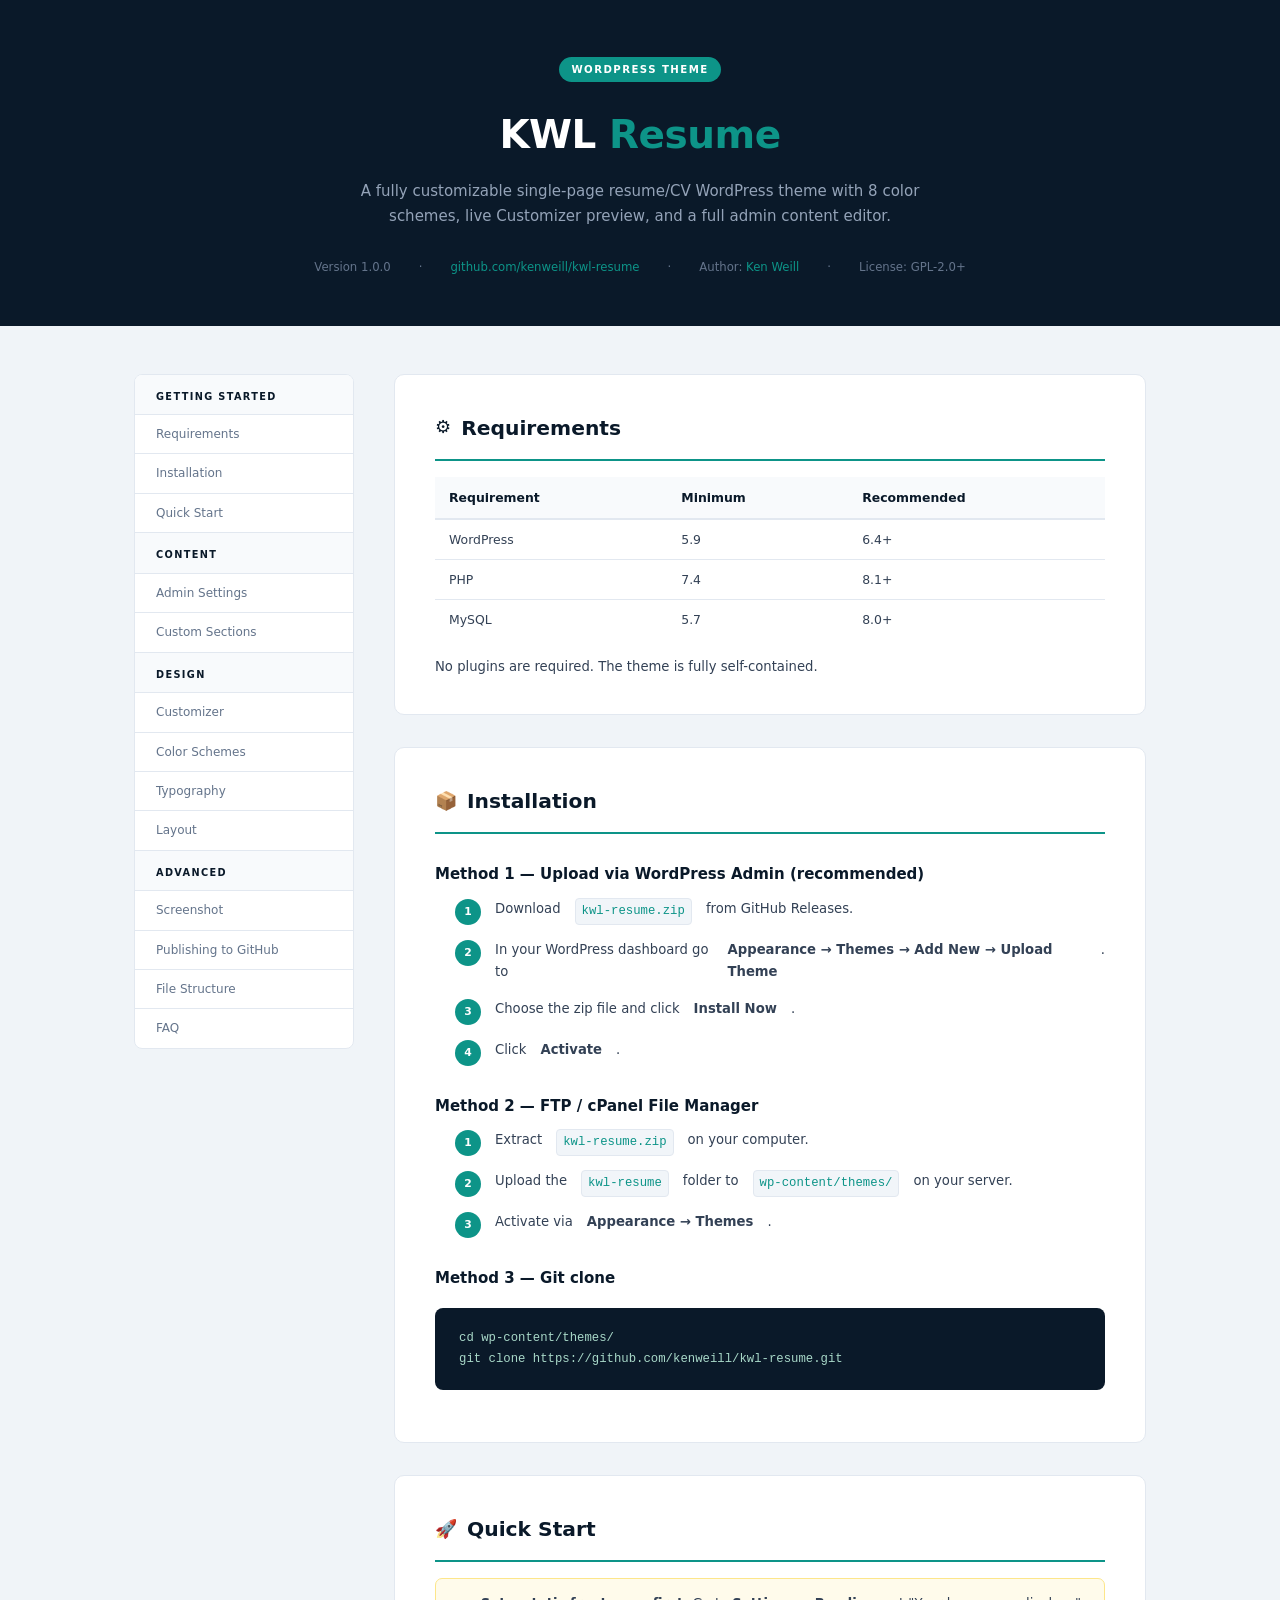
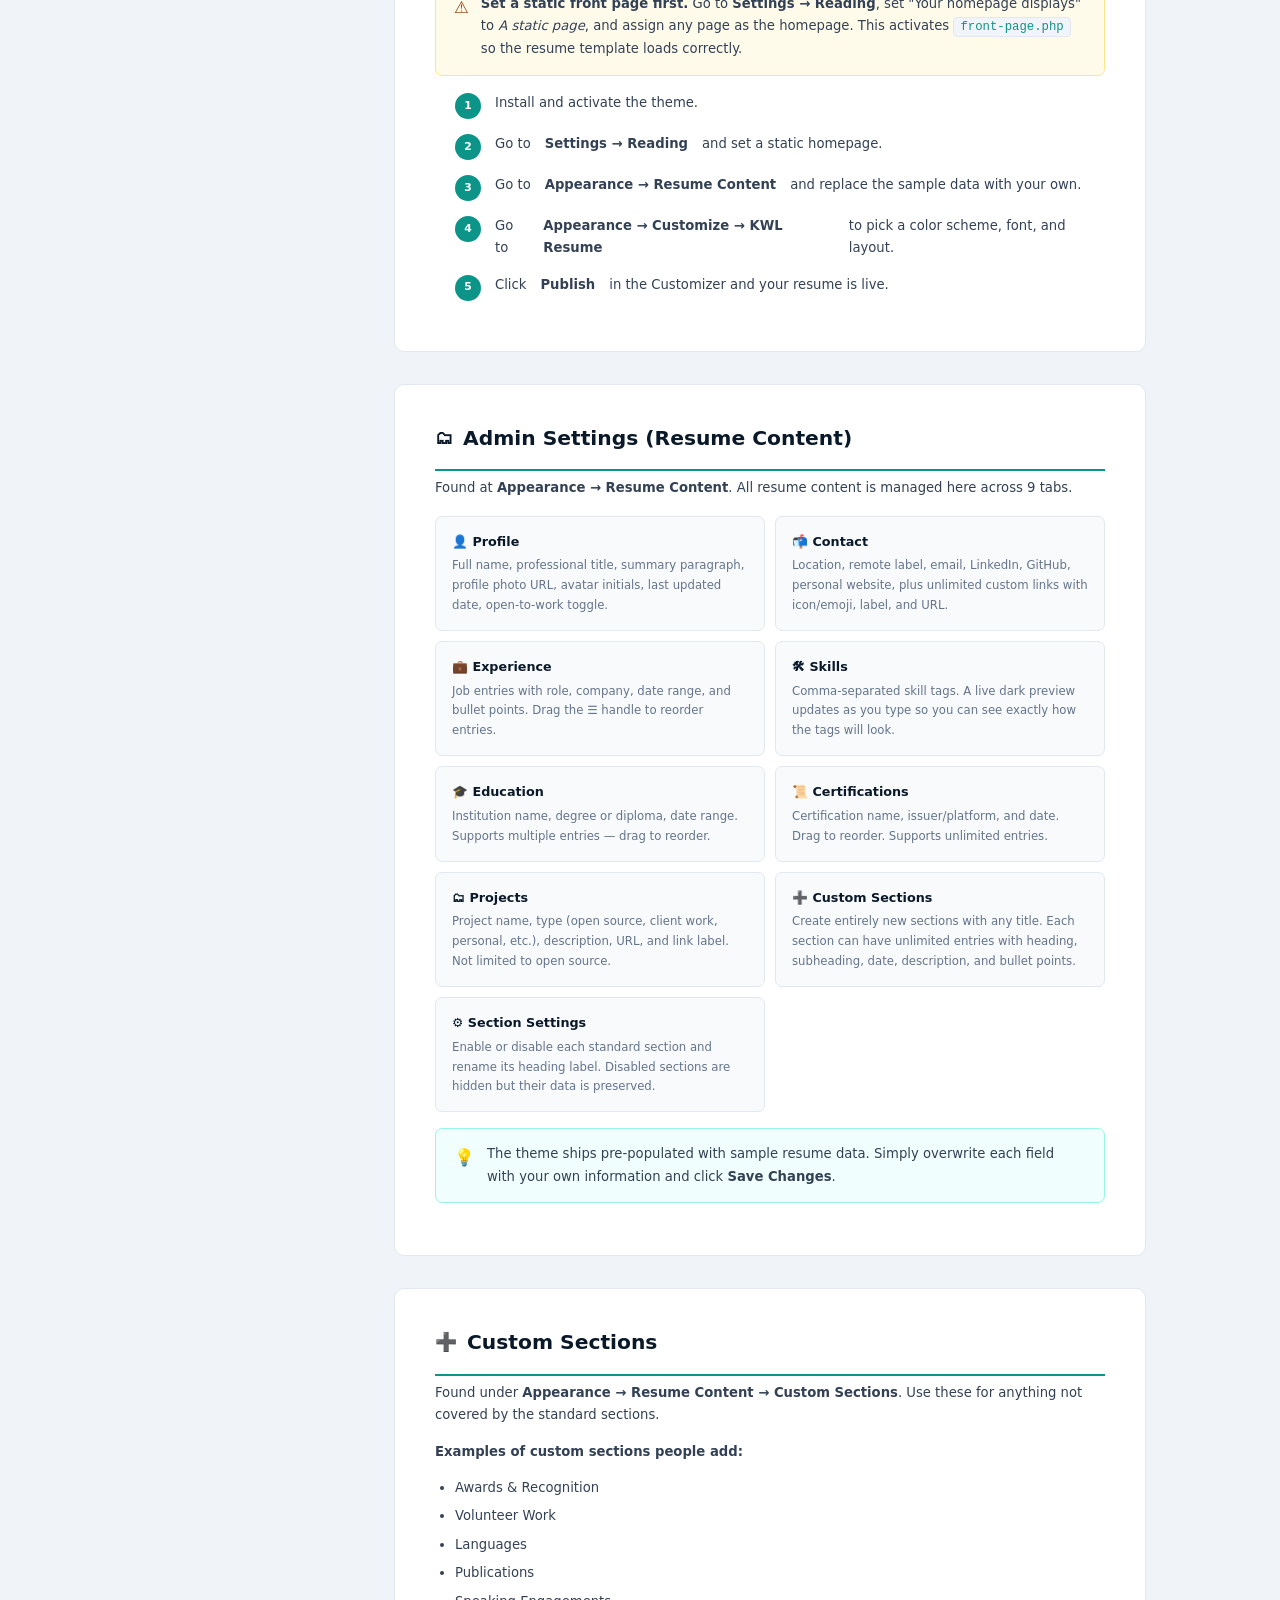
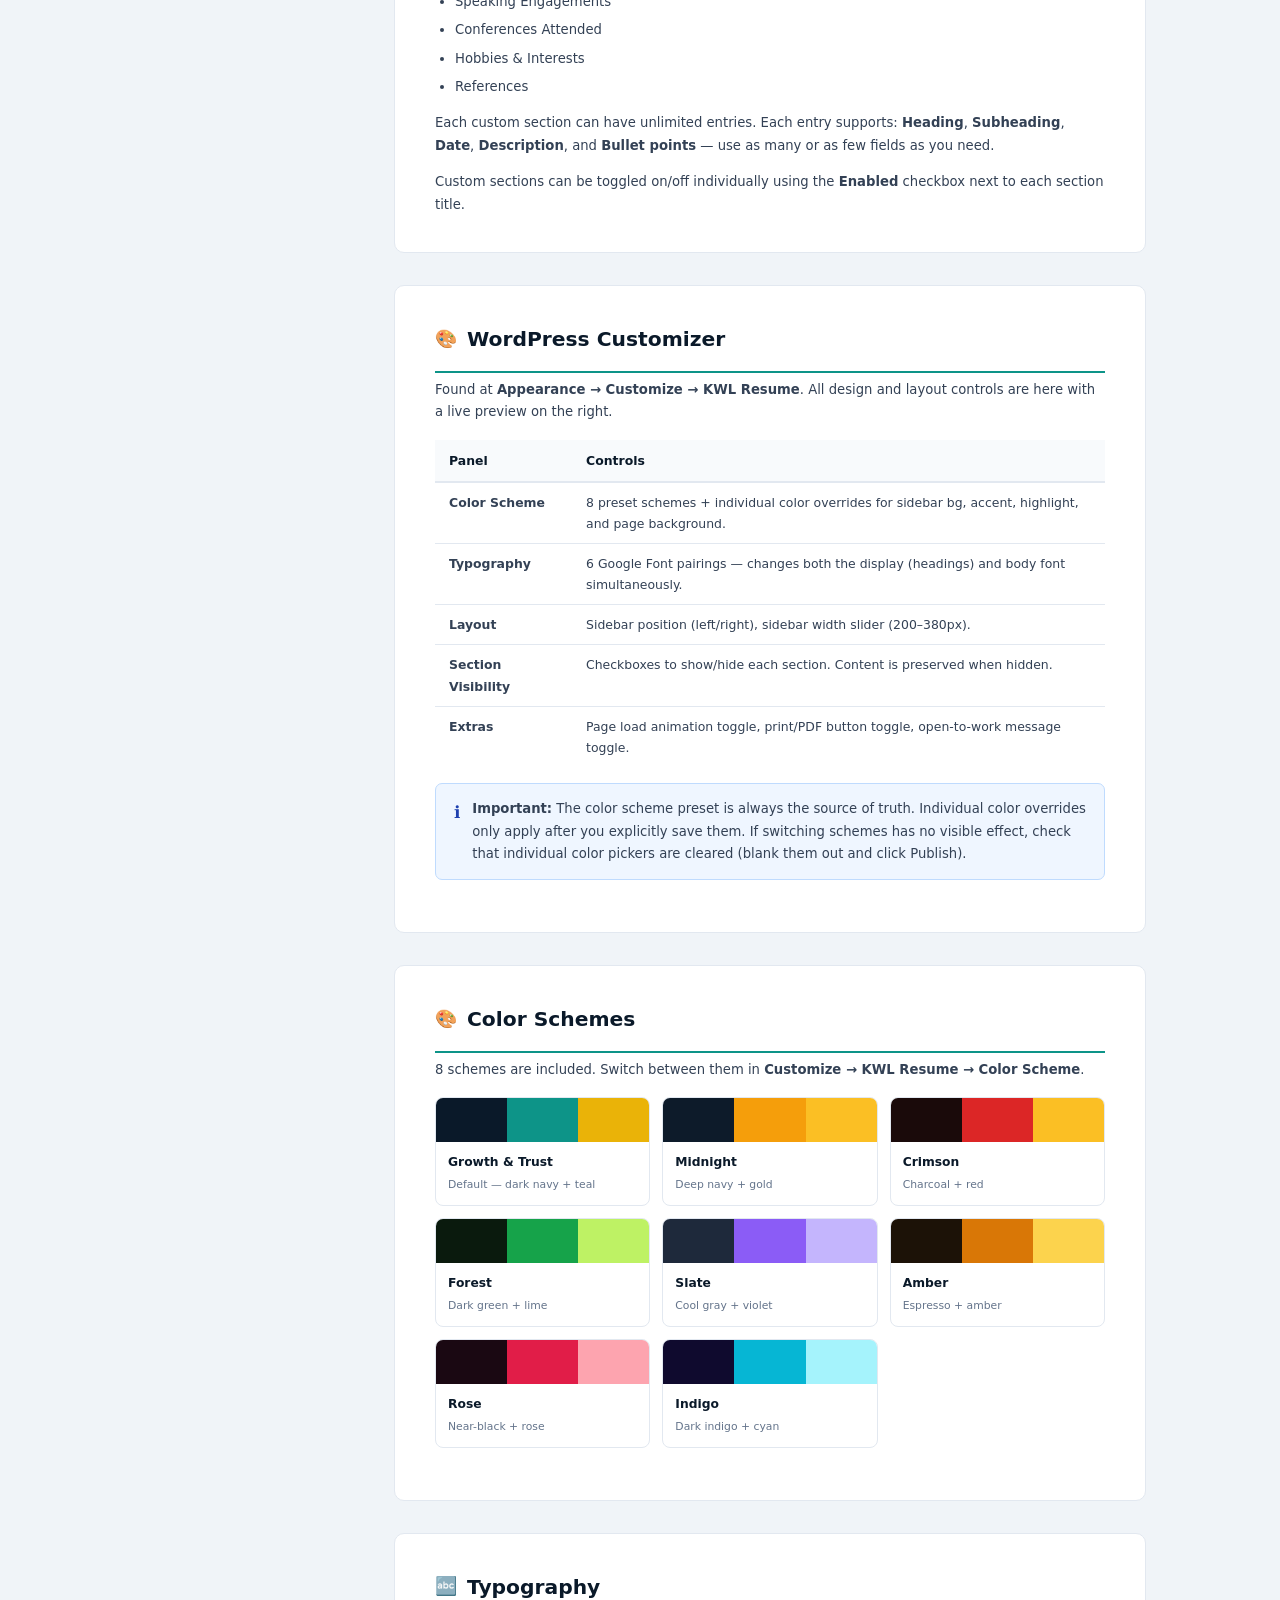
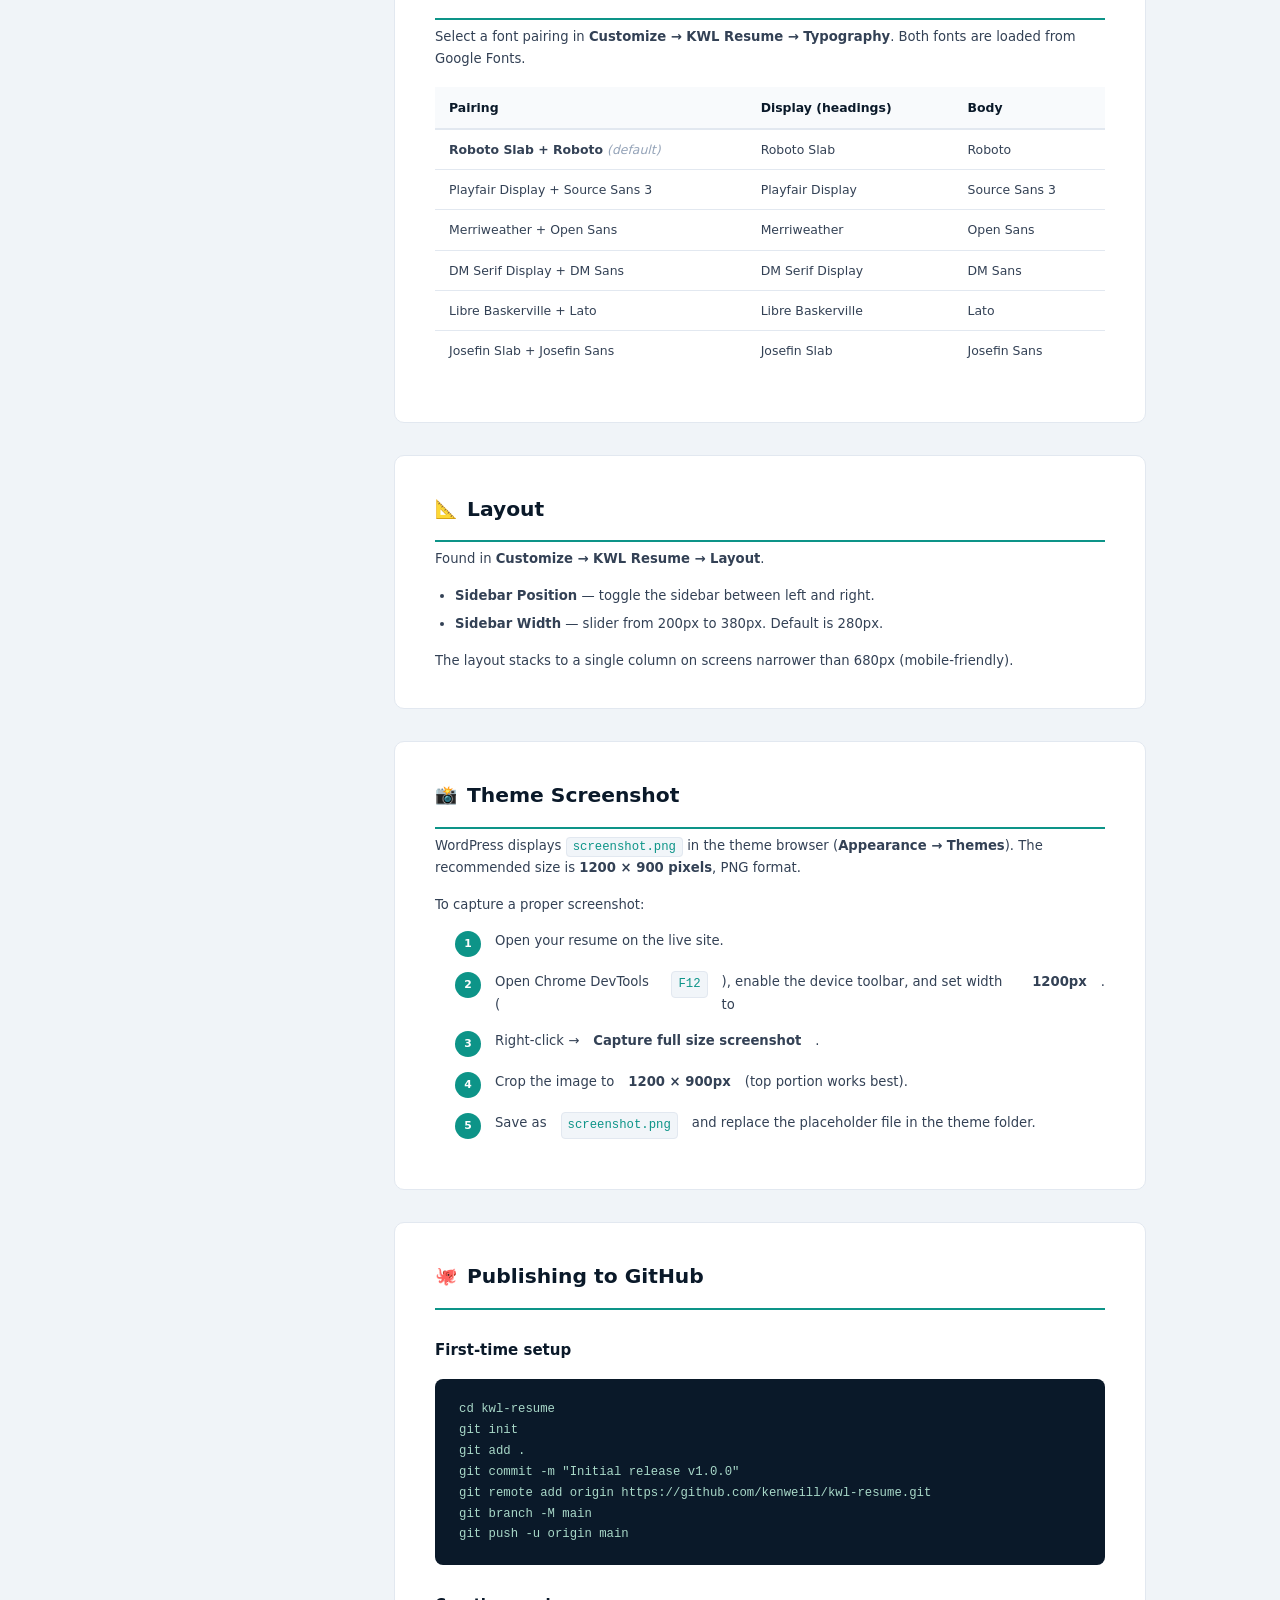
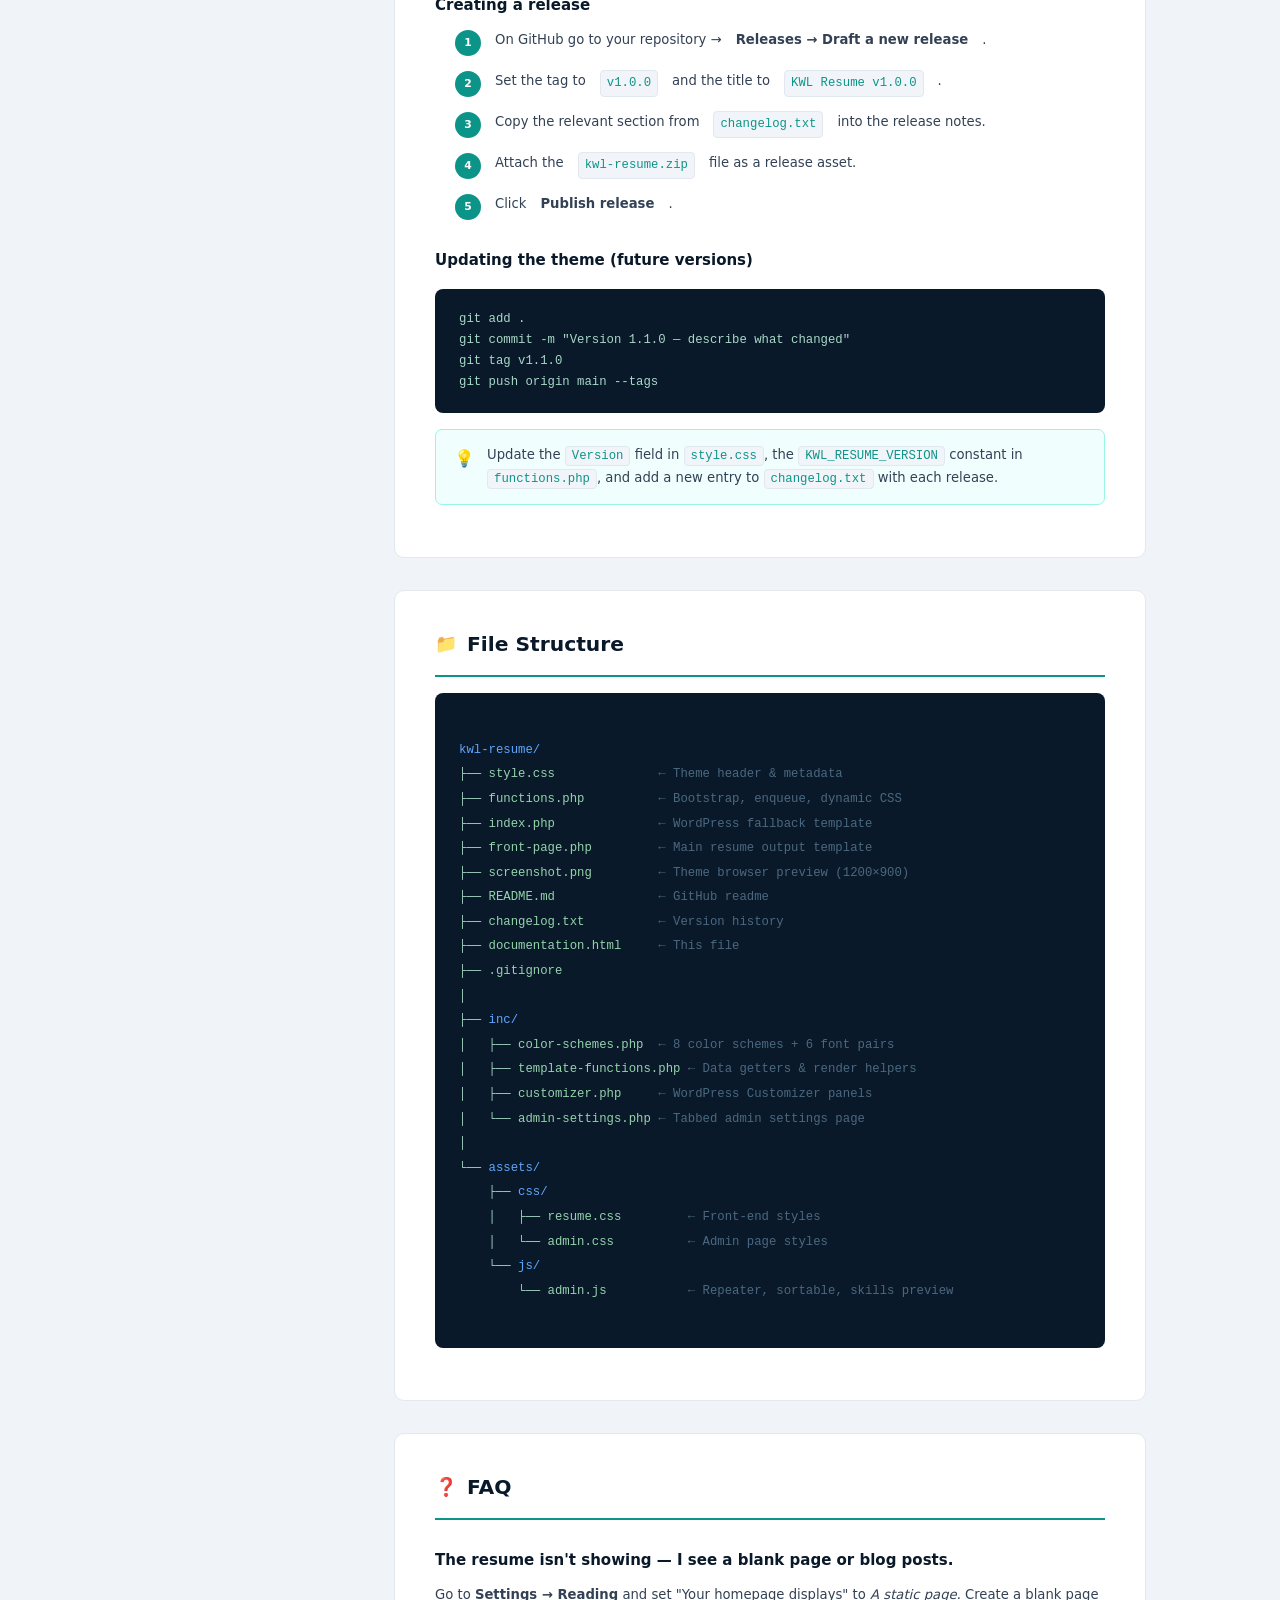
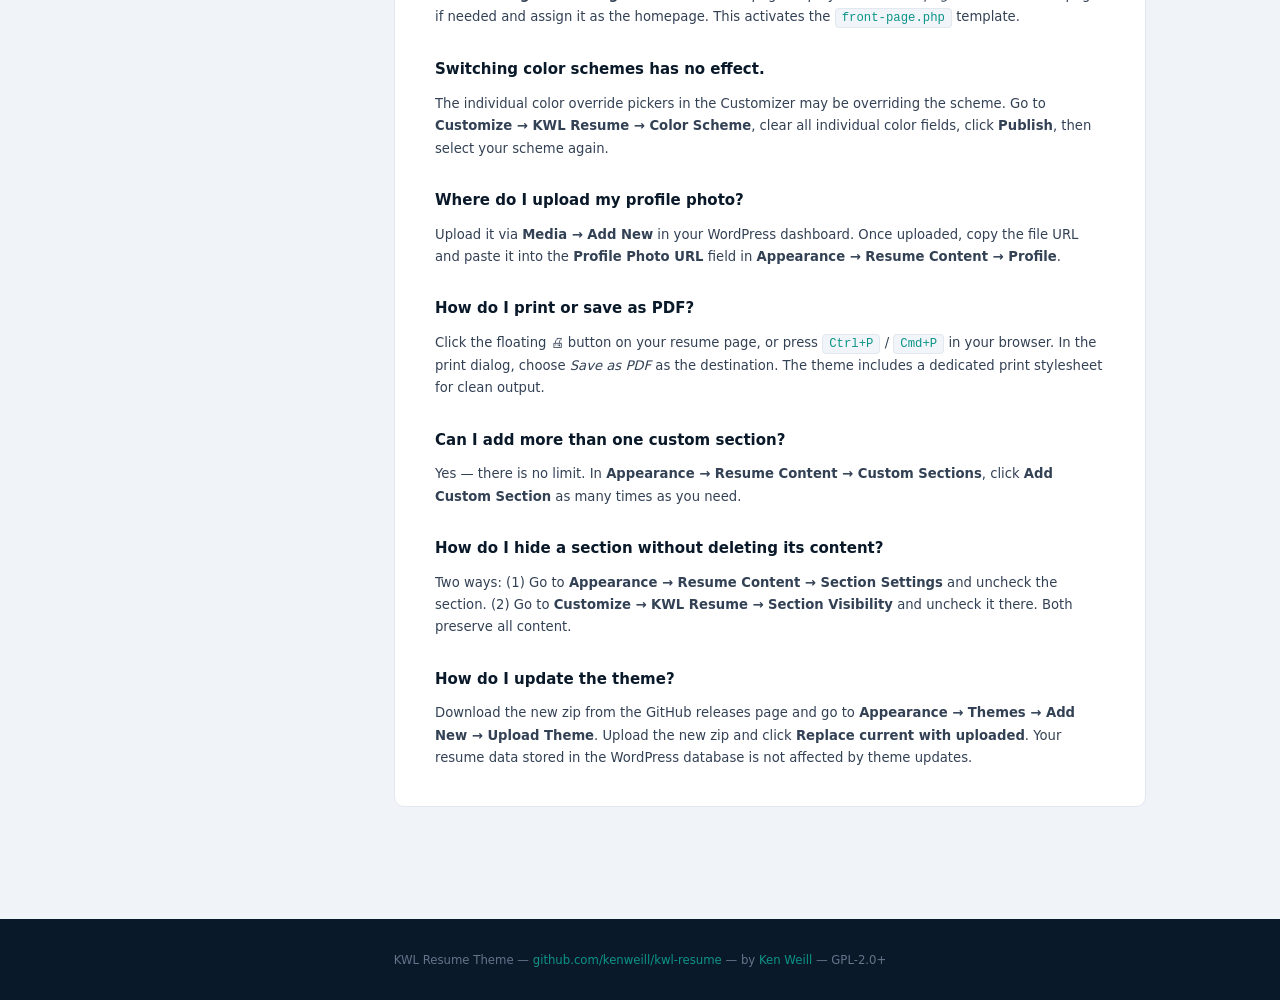
==== documentation.html @ 8891b9b0 "initial release" ====
<!DOCTYPE html>
<html lang="en">
<head>
<meta charset="UTF-8">
<meta name="viewport" content="width=device-width, initial-scale=1.0">
<title>KWL Resume — Documentation</title>
<style>
  *, *::before, *::after { box-sizing: border-box; margin: 0; padding: 0; }

  :root {
    --dark:    #0A1929;
    --accent:  #0D9488;
    --accent2: #14B8A6;
    --gold:    #EAB308;
    --bg:      #F0F4F8;
    --card:    #ffffff;
    --text:    #1E2D3D;
    --muted:   #64748B;
    --border:  #E2E8F0;
  }

  html { font-size: 15px; scroll-behavior: smooth; }

  body {
    font-family: 'Segoe UI', system-ui, sans-serif;
    background: var(--bg);
    color: var(--text);
    line-height: 1.7;
  }

  /* ── HEADER ── */
  .doc-header {
    background: var(--dark);
    color: #fff;
    padding: 56px 40px 48px;
    text-align: center;
  }
  .doc-header .badge {
    display: inline-block;
    background: var(--accent);
    color: #fff;
    font-size: 0.68rem;
    font-weight: 700;
    letter-spacing: 0.14em;
    text-transform: uppercase;
    padding: 4px 12px;
    border-radius: 20px;
    margin-bottom: 20px;
  }
  .doc-header h1 {
    font-size: 2.6rem;
    font-weight: 700;
    letter-spacing: -0.5px;
    margin-bottom: 10px;
  }
  .doc-header h1 span { color: var(--accent); }
  .doc-header p {
    font-size: 1rem;
    color: #94A3B8;
    max-width: 560px;
    margin: 0 auto 28px;
  }
  .header-meta {
    display: flex;
    justify-content: center;
    gap: 28px;
    flex-wrap: wrap;
    font-size: 0.78rem;
    color: #64748B;
  }
  .header-meta a { color: var(--accent); text-decoration: none; }
  .header-meta a:hover { color: var(--accent2); }

  /* ── LAYOUT ── */
  .doc-wrap {
    max-width: 1060px;
    margin: 0 auto;
    padding: 48px 24px 80px;
    display: grid;
    grid-template-columns: 220px 1fr;
    gap: 40px;
    align-items: start;
  }

  /* ── SIDEBAR NAV ── */
  .doc-nav {
    position: sticky;
    top: 24px;
  }
  .doc-nav ul {
    list-style: none;
    background: var(--card);
    border: 1px solid var(--border);
    border-radius: 8px;
    overflow: hidden;
  }
  .doc-nav li a {
    display: block;
    padding: 9px 18px;
    font-size: 0.8rem;
    font-weight: 500;
    color: var(--muted);
    text-decoration: none;
    border-left: 3px solid transparent;
    transition: color 0.15s, border-color 0.15s, background 0.15s;
  }
  .doc-nav li a:hover {
    color: var(--accent);
    border-left-color: var(--accent);
    background: #F0FFFE;
  }
  .doc-nav li.nav-group > a {
    font-size: 0.65rem;
    font-weight: 700;
    letter-spacing: 0.14em;
    text-transform: uppercase;
    color: var(--dark);
    background: #F8FAFC;
    border-left-color: transparent;
    cursor: default;
    padding-top: 14px;
  }
  .doc-nav li + li { border-top: 1px solid var(--border); }

  /* ── MAIN CONTENT ── */
  .doc-content { min-width: 0; }

  .doc-section {
    background: var(--card);
    border: 1px solid var(--border);
    border-radius: 10px;
    padding: 36px 40px;
    margin-bottom: 32px;
    scroll-margin-top: 24px;
  }

  .doc-section h2 {
    font-size: 1.35rem;
    font-weight: 700;
    color: var(--dark);
    margin-bottom: 6px;
    padding-bottom: 14px;
    border-bottom: 2px solid var(--accent);
    display: flex;
    align-items: center;
    gap: 10px;
  }
  .doc-section h2 .icon { font-size: 1.2rem; }

  .doc-section h3 {
    font-size: 1rem;
    font-weight: 600;
    color: var(--dark);
    margin: 28px 0 10px;
  }

  .doc-section p { margin-bottom: 14px; color: #334155; font-size: 0.88rem; }
  .doc-section p:last-child { margin-bottom: 0; }

  .doc-section ul, .doc-section ol {
    margin: 0 0 14px 20px;
    font-size: 0.88rem;
    color: #334155;
  }
  .doc-section li { margin-bottom: 6px; }

  /* ── STEP LIST ── */
  .steps { list-style: none; margin: 0 0 16px; padding: 0; }
  .steps li {
    display: flex;
    gap: 14px;
    align-items: flex-start;
    margin-bottom: 14px;
    font-size: 0.88rem;
    color: #334155;
  }
  .steps li .step-num {
    flex-shrink: 0;
    width: 26px;
    height: 26px;
    border-radius: 50%;
    background: var(--accent);
    color: #fff;
    font-size: 0.72rem;
    font-weight: 700;
    display: flex;
    align-items: center;
    justify-content: center;
    margin-top: 1px;
  }

  /* ── CODE ── */
  code {
    background: #F1F5F9;
    border: 1px solid #E2E8F0;
    border-radius: 4px;
    padding: 2px 6px;
    font-size: 0.82rem;
    font-family: 'Cascadia Code', 'Fira Code', monospace;
    color: #0D9488;
  }
  pre {
    background: #0A1929;
    color: #A8D8C8;
    border-radius: 8px;
    padding: 20px 24px;
    font-size: 0.82rem;
    font-family: 'Cascadia Code', 'Fira Code', monospace;
    overflow-x: auto;
    margin: 16px 0;
    line-height: 1.7;
  }

  /* ── SCHEME GRID ── */
  .scheme-grid {
    display: grid;
    grid-template-columns: repeat(auto-fill, minmax(200px, 1fr));
    gap: 12px;
    margin: 16px 0;
  }
  .scheme-card {
    border: 1px solid var(--border);
    border-radius: 8px;
    overflow: hidden;
    font-size: 0.78rem;
  }
  .scheme-preview {
    height: 44px;
    display: flex;
  }
  .scheme-preview span { flex: 1; }
  .scheme-info { padding: 10px 12px; }
  .scheme-info strong { display: block; font-size: 0.82rem; color: var(--dark); margin-bottom: 2px; }
  .scheme-info span { color: var(--muted); font-size: 0.72rem; }

  /* ── FONT TABLE ── */
  table {
    width: 100%;
    border-collapse: collapse;
    font-size: 0.83rem;
    margin: 16px 0;
  }
  th {
    background: #F8FAFC;
    font-weight: 600;
    color: var(--dark);
    padding: 10px 14px;
    text-align: left;
    border-bottom: 2px solid var(--border);
  }
  td {
    padding: 9px 14px;
    border-bottom: 1px solid var(--border);
    color: #334155;
    vertical-align: top;
  }
  tr:last-child td { border-bottom: none; }
  tr:hover td { background: #F8FFFE; }

  /* ── CALLOUT BOXES ── */
  .callout {
    border-radius: 7px;
    padding: 14px 18px;
    margin: 16px 0;
    font-size: 0.85rem;
    display: flex;
    gap: 12px;
    align-items: flex-start;
  }
  .callout-icon { font-size: 1.1rem; flex-shrink: 0; margin-top: 1px; }
  .callout p { margin: 0; }
  .callout-info { background: #EFF6FF; border: 1px solid #BFDBFE; color: #1E40AF; }
  .callout-tip  { background: #F0FFFE; border: 1px solid #99F6E4; color: #065F46; }
  .callout-warn { background: #FFFBEB; border: 1px solid #FDE68A; color: #92400E; }

  /* ── FILE TREE ── */
  .file-tree {
    white-space: pre;
    background: #0A1929;
    color: #A8D8C8;
    border-radius: 8px;
    padding: 20px 24px;
    font-size: 0.82rem;
    font-family: 'Cascadia Code', 'Fira Code', monospace;
    line-height: 2;
    margin: 16px 0;
  }
  .file-tree .dir { color: #60A5FA; }
  .file-tree .file { color: #94D3AC; }
  .file-tree .comment { color: #4A6880; }

  /* ── ADMIN TABS ── */
  .tab-list {
    display: grid;
    grid-template-columns: repeat(auto-fill, minmax(240px, 1fr));
    gap: 10px;
    margin: 16px 0;
  }
  .tab-card {
    background: #F8FAFC;
    border: 1px solid var(--border);
    border-radius: 7px;
    padding: 14px 16px;
  }
  .tab-card strong {
    display: block;
    font-size: 0.85rem;
    color: var(--dark);
    margin-bottom: 4px;
  }
  .tab-card p { font-size: 0.78rem; color: var(--muted); margin: 0; }

  /* ── FOOTER ── */
  .doc-footer {
    background: var(--dark);
    color: #64748B;
    text-align: center;
    padding: 32px 24px;
    font-size: 0.78rem;
  }
  .doc-footer a { color: var(--accent); text-decoration: none; }

  @media (max-width: 720px) {
    .doc-wrap { grid-template-columns: 1fr; }
    .doc-nav { display: none; }
    .doc-section { padding: 24px 20px; }
    .doc-header { padding: 36px 20px 32px; }
    .doc-header h1 { font-size: 1.9rem; }
  }
</style>
</head>
<body>

<!-- ── HEADER ── -->
<header class="doc-header">
  <div class="badge">WordPress Theme</div>
  <h1>KWL <span>Resume</span></h1>
  <p>A fully customizable single-page resume/CV WordPress theme with 8 color schemes, live Customizer preview, and a full admin content editor.</p>
  <div class="header-meta">
    <span>Version 1.0.0</span>
    <span>·</span>
    <a href="https://github.com/kenweill/kwl-resume" target="_blank">github.com/kenweill/kwl-resume</a>
    <span>·</span>
    <span>Author: <a href="https://github.com/kenweill" target="_blank">Ken Weill</a></span>
    <span>·</span>
    <span>License: GPL-2.0+</span>
  </div>
</header>

<div class="doc-wrap">

  <!-- ── SIDEBAR NAV ── -->
  <nav class="doc-nav">
    <ul>
      <li class="nav-group"><a>Getting Started</a></li>
      <li><a href="#requirements">Requirements</a></li>
      <li><a href="#installation">Installation</a></li>
      <li><a href="#quick-start">Quick Start</a></li>
      <li class="nav-group"><a>Content</a></li>
      <li><a href="#admin-settings">Admin Settings</a></li>
      <li><a href="#custom-sections">Custom Sections</a></li>
      <li class="nav-group"><a>Design</a></li>
      <li><a href="#customizer">Customizer</a></li>
      <li><a href="#color-schemes">Color Schemes</a></li>
      <li><a href="#typography">Typography</a></li>
      <li><a href="#layout">Layout</a></li>
      <li class="nav-group"><a>Advanced</a></li>
      <li><a href="#screenshot">Screenshot</a></li>
      <li><a href="#github">Publishing to GitHub</a></li>
      <li><a href="#file-structure">File Structure</a></li>
      <li><a href="#faq">FAQ</a></li>
    </ul>
  </nav>

  <!-- ── MAIN CONTENT ── -->
  <main class="doc-content">

    <!-- Requirements -->
    <section class="doc-section" id="requirements">
      <h2><span class="icon">⚙️</span> Requirements</h2>
      <table>
        <tr><th>Requirement</th><th>Minimum</th><th>Recommended</th></tr>
        <tr><td>WordPress</td><td>5.9</td><td>6.4+</td></tr>
        <tr><td>PHP</td><td>7.4</td><td>8.1+</td></tr>
        <tr><td>MySQL</td><td>5.7</td><td>8.0+</td></tr>
      </table>
      <p>No plugins are required. The theme is fully self-contained.</p>
    </section>

    <!-- Installation -->
    <section class="doc-section" id="installation">
      <h2><span class="icon">📦</span> Installation</h2>

      <h3>Method 1 — Upload via WordPress Admin (recommended)</h3>
      <ol class="steps">
        <li><span class="step-num">1</span>Download <code>kwl-resume.zip</code> from GitHub Releases.</li>
        <li><span class="step-num">2</span>In your WordPress dashboard go to <strong>Appearance → Themes → Add New → Upload Theme</strong>.</li>
        <li><span class="step-num">3</span>Choose the zip file and click <strong>Install Now</strong>.</li>
        <li><span class="step-num">4</span>Click <strong>Activate</strong>.</li>
      </ol>

      <h3>Method 2 — FTP / cPanel File Manager</h3>
      <ol class="steps">
        <li><span class="step-num">1</span>Extract <code>kwl-resume.zip</code> on your computer.</li>
        <li><span class="step-num">2</span>Upload the <code>kwl-resume</code> folder to <code>wp-content/themes/</code> on your server.</li>
        <li><span class="step-num">3</span>Activate via <strong>Appearance → Themes</strong>.</li>
      </ol>

      <h3>Method 3 — Git clone</h3>
      <pre>cd wp-content/themes/
git clone https://github.com/kenweill/kwl-resume.git</pre>
    </section>

    <!-- Quick Start -->
    <section class="doc-section" id="quick-start">
      <h2><span class="icon">🚀</span> Quick Start</h2>

      <div class="callout callout-warn">
        <span class="callout-icon">⚠️</span>
        <p><strong>Set a static front page first.</strong> Go to <strong>Settings → Reading</strong>, set "Your homepage displays" to <em>A static page</em>, and assign any page as the homepage. This activates <code>front-page.php</code> so the resume template loads correctly.</p>
      </div>

      <ol class="steps">
        <li><span class="step-num">1</span>Install and activate the theme.</li>
        <li><span class="step-num">2</span>Go to <strong>Settings → Reading</strong> and set a static homepage.</li>
        <li><span class="step-num">3</span>Go to <strong>Appearance → Resume Content</strong> and replace the sample data with your own.</li>
        <li><span class="step-num">4</span>Go to <strong>Appearance → Customize → KWL Resume</strong> to pick a color scheme, font, and layout.</li>
        <li><span class="step-num">5</span>Click <strong>Publish</strong> in the Customizer and your resume is live.</li>
      </ol>
    </section>

    <!-- Admin Settings -->
    <section class="doc-section" id="admin-settings">
      <h2><span class="icon">🗂</span> Admin Settings (Resume Content)</h2>
      <p>Found at <strong>Appearance → Resume Content</strong>. All resume content is managed here across 9 tabs.</p>

      <div class="tab-list">
        <div class="tab-card">
          <strong>👤 Profile</strong>
          <p>Full name, professional title, summary paragraph, profile photo URL, avatar initials, last updated date, open-to-work toggle.</p>
        </div>
        <div class="tab-card">
          <strong>📬 Contact</strong>
          <p>Location, remote label, email, LinkedIn, GitHub, personal website, plus unlimited custom links with icon/emoji, label, and URL.</p>
        </div>
        <div class="tab-card">
          <strong>💼 Experience</strong>
          <p>Job entries with role, company, date range, and bullet points. Drag the ☰ handle to reorder entries.</p>
        </div>
        <div class="tab-card">
          <strong>🛠 Skills</strong>
          <p>Comma-separated skill tags. A live dark preview updates as you type so you can see exactly how the tags will look.</p>
        </div>
        <div class="tab-card">
          <strong>🎓 Education</strong>
          <p>Institution name, degree or diploma, date range. Supports multiple entries — drag to reorder.</p>
        </div>
        <div class="tab-card">
          <strong>📜 Certifications</strong>
          <p>Certification name, issuer/platform, and date. Drag to reorder. Supports unlimited entries.</p>
        </div>
        <div class="tab-card">
          <strong>🗂 Projects</strong>
          <p>Project name, type (open source, client work, personal, etc.), description, URL, and link label. Not limited to open source.</p>
        </div>
        <div class="tab-card">
          <strong>➕ Custom Sections</strong>
          <p>Create entirely new sections with any title. Each section can have unlimited entries with heading, subheading, date, description, and bullet points.</p>
        </div>
        <div class="tab-card">
          <strong>⚙️ Section Settings</strong>
          <p>Enable or disable each standard section and rename its heading label. Disabled sections are hidden but their data is preserved.</p>
        </div>
      </div>

      <div class="callout callout-tip">
        <span class="callout-icon">💡</span>
        <p>The theme ships pre-populated with sample resume data. Simply overwrite each field with your own information and click <strong>Save Changes</strong>.</p>
      </div>
    </section>

    <!-- Custom Sections -->
    <section class="doc-section" id="custom-sections">
      <h2><span class="icon">➕</span> Custom Sections</h2>
      <p>Found under <strong>Appearance → Resume Content → Custom Sections</strong>. Use these for anything not covered by the standard sections.</p>

      <p><strong>Examples of custom sections people add:</strong></p>
      <ul>
        <li>Awards &amp; Recognition</li>
        <li>Volunteer Work</li>
        <li>Languages</li>
        <li>Publications</li>
        <li>Speaking Engagements</li>
        <li>Conferences Attended</li>
        <li>Hobbies &amp; Interests</li>
        <li>References</li>
      </ul>

      <p>Each custom section can have unlimited entries. Each entry supports: <strong>Heading</strong>, <strong>Subheading</strong>, <strong>Date</strong>, <strong>Description</strong>, and <strong>Bullet points</strong> — use as many or as few fields as you need.</p>

      <p>Custom sections can be toggled on/off individually using the <strong>Enabled</strong> checkbox next to each section title.</p>
    </section>

    <!-- Customizer -->
    <section class="doc-section" id="customizer">
      <h2><span class="icon">🎨</span> WordPress Customizer</h2>
      <p>Found at <strong>Appearance → Customize → KWL Resume</strong>. All design and layout controls are here with a live preview on the right.</p>

      <table>
        <tr><th>Panel</th><th>Controls</th></tr>
        <tr>
          <td><strong>Color Scheme</strong></td>
          <td>8 preset schemes + individual color overrides for sidebar bg, accent, highlight, and page background.</td>
        </tr>
        <tr>
          <td><strong>Typography</strong></td>
          <td>6 Google Font pairings — changes both the display (headings) and body font simultaneously.</td>
        </tr>
        <tr>
          <td><strong>Layout</strong></td>
          <td>Sidebar position (left/right), sidebar width slider (200–380px).</td>
        </tr>
        <tr>
          <td><strong>Section Visibility</strong></td>
          <td>Checkboxes to show/hide each section. Content is preserved when hidden.</td>
        </tr>
        <tr>
          <td><strong>Extras</strong></td>
          <td>Page load animation toggle, print/PDF button toggle, open-to-work message toggle.</td>
        </tr>
      </table>

      <div class="callout callout-info">
        <span class="callout-icon">ℹ️</span>
        <p><strong>Important:</strong> The color scheme preset is always the source of truth. Individual color overrides only apply after you explicitly save them. If switching schemes has no visible effect, check that individual color pickers are cleared (blank them out and click Publish).</p>
      </div>
    </section>

    <!-- Color Schemes -->
    <section class="doc-section" id="color-schemes">
      <h2><span class="icon">🎨</span> Color Schemes</h2>
      <p>8 schemes are included. Switch between them in <strong>Customize → KWL Resume → Color Scheme</strong>.</p>

      <div class="scheme-grid">
        <div class="scheme-card">
          <div class="scheme-preview">
            <span style="background:#0A1929"></span>
            <span style="background:#0D9488"></span>
            <span style="background:#EAB308"></span>
          </div>
          <div class="scheme-info">
            <strong>Growth &amp; Trust</strong>
            <span>Default — dark navy + teal</span>
          </div>
        </div>
        <div class="scheme-card">
          <div class="scheme-preview">
            <span style="background:#0D1B2A"></span>
            <span style="background:#F59E0B"></span>
            <span style="background:#FBBF24"></span>
          </div>
          <div class="scheme-info">
            <strong>Midnight</strong>
            <span>Deep navy + gold</span>
          </div>
        </div>
        <div class="scheme-card">
          <div class="scheme-preview">
            <span style="background:#1A0A0A"></span>
            <span style="background:#DC2626"></span>
            <span style="background:#FBBF24"></span>
          </div>
          <div class="scheme-info">
            <strong>Crimson</strong>
            <span>Charcoal + red</span>
          </div>
        </div>
        <div class="scheme-card">
          <div class="scheme-preview">
            <span style="background:#0A1A0D"></span>
            <span style="background:#16A34A"></span>
            <span style="background:#BEF264"></span>
          </div>
          <div class="scheme-info">
            <strong>Forest</strong>
            <span>Dark green + lime</span>
          </div>
        </div>
        <div class="scheme-card">
          <div class="scheme-preview">
            <span style="background:#1E293B"></span>
            <span style="background:#8B5CF6"></span>
            <span style="background:#C4B5FD"></span>
          </div>
          <div class="scheme-info">
            <strong>Slate</strong>
            <span>Cool gray + violet</span>
          </div>
        </div>
        <div class="scheme-card">
          <div class="scheme-preview">
            <span style="background:#1C1207"></span>
            <span style="background:#D97706"></span>
            <span style="background:#FCD34D"></span>
          </div>
          <div class="scheme-info">
            <strong>Amber</strong>
            <span>Espresso + amber</span>
          </div>
        </div>
        <div class="scheme-card">
          <div class="scheme-preview">
            <span style="background:#1A0812"></span>
            <span style="background:#E11D48"></span>
            <span style="background:#FDA4AF"></span>
          </div>
          <div class="scheme-info">
            <strong>Rose</strong>
            <span>Near-black + rose</span>
          </div>
        </div>
        <div class="scheme-card">
          <div class="scheme-preview">
            <span style="background:#0F0A2E"></span>
            <span style="background:#06B6D4"></span>
            <span style="background:#A5F3FC"></span>
          </div>
          <div class="scheme-info">
            <strong>Indigo</strong>
            <span>Dark indigo + cyan</span>
          </div>
        </div>
      </div>
    </section>

    <!-- Typography -->
    <section class="doc-section" id="typography">
      <h2><span class="icon">🔤</span> Typography</h2>
      <p>Select a font pairing in <strong>Customize → KWL Resume → Typography</strong>. Both fonts are loaded from Google Fonts.</p>
      <table>
        <tr><th>Pairing</th><th>Display (headings)</th><th>Body</th></tr>
        <tr><td><strong>Roboto Slab + Roboto</strong> <em style="color:#94A3B8">(default)</em></td><td>Roboto Slab</td><td>Roboto</td></tr>
        <tr><td>Playfair Display + Source Sans 3</td><td>Playfair Display</td><td>Source Sans 3</td></tr>
        <tr><td>Merriweather + Open Sans</td><td>Merriweather</td><td>Open Sans</td></tr>
        <tr><td>DM Serif Display + DM Sans</td><td>DM Serif Display</td><td>DM Sans</td></tr>
        <tr><td>Libre Baskerville + Lato</td><td>Libre Baskerville</td><td>Lato</td></tr>
        <tr><td>Josefin Slab + Josefin Sans</td><td>Josefin Slab</td><td>Josefin Sans</td></tr>
      </table>
    </section>

    <!-- Layout -->
    <section class="doc-section" id="layout">
      <h2><span class="icon">📐</span> Layout</h2>
      <p>Found in <strong>Customize → KWL Resume → Layout</strong>.</p>
      <ul>
        <li><strong>Sidebar Position</strong> — toggle the sidebar between left and right.</li>
        <li><strong>Sidebar Width</strong> — slider from 200px to 380px. Default is 280px.</li>
      </ul>
      <p>The layout stacks to a single column on screens narrower than 680px (mobile-friendly).</p>
    </section>

    <!-- Screenshot -->
    <section class="doc-section" id="screenshot">
      <h2><span class="icon">📸</span> Theme Screenshot</h2>
      <p>WordPress displays <code>screenshot.png</code> in the theme browser (<strong>Appearance → Themes</strong>). The recommended size is <strong>1200 × 900 pixels</strong>, PNG format.</p>

      <p>To capture a proper screenshot:</p>
      <ol class="steps">
        <li><span class="step-num">1</span>Open your resume on the live site.</li>
        <li><span class="step-num">2</span>Open Chrome DevTools (<code>F12</code>), enable the device toolbar, and set width to <strong>1200px</strong>.</li>
        <li><span class="step-num">3</span>Right-click → <strong>Capture full size screenshot</strong>.</li>
        <li><span class="step-num">4</span>Crop the image to <strong>1200 × 900px</strong> (top portion works best).</li>
        <li><span class="step-num">5</span>Save as <code>screenshot.png</code> and replace the placeholder file in the theme folder.</li>
      </ol>
    </section>

    <!-- GitHub -->
    <section class="doc-section" id="github">
      <h2><span class="icon">🐙</span> Publishing to GitHub</h2>

      <h3>First-time setup</h3>
      <pre>cd kwl-resume
git init
git add .
git commit -m "Initial release v1.0.0"
git remote add origin https://github.com/kenweill/kwl-resume.git
git branch -M main
git push -u origin main</pre>

      <h3>Creating a release</h3>
      <ol class="steps">
        <li><span class="step-num">1</span>On GitHub go to your repository → <strong>Releases → Draft a new release</strong>.</li>
        <li><span class="step-num">2</span>Set the tag to <code>v1.0.0</code> and the title to <code>KWL Resume v1.0.0</code>.</li>
        <li><span class="step-num">3</span>Copy the relevant section from <code>changelog.txt</code> into the release notes.</li>
        <li><span class="step-num">4</span>Attach the <code>kwl-resume.zip</code> file as a release asset.</li>
        <li><span class="step-num">5</span>Click <strong>Publish release</strong>.</li>
      </ol>

      <h3>Updating the theme (future versions)</h3>
      <pre>git add .
git commit -m "Version 1.1.0 — describe what changed"
git tag v1.1.0
git push origin main --tags</pre>

      <div class="callout callout-tip">
        <span class="callout-icon">💡</span>
        <p>Update the <code>Version</code> field in <code>style.css</code>, the <code>KWL_RESUME_VERSION</code> constant in <code>functions.php</code>, and add a new entry to <code>changelog.txt</code> with each release.</p>
      </div>
    </section>

    <!-- File Structure -->
    <section class="doc-section" id="file-structure">
      <h2><span class="icon">📁</span> File Structure</h2>
      <div class="file-tree">
<span class="dir">kwl-resume/</span>
├── <span class="file">style.css</span>              <span class="comment">← Theme header &amp; metadata</span>
├── <span class="file">functions.php</span>          <span class="comment">← Bootstrap, enqueue, dynamic CSS</span>
├── <span class="file">index.php</span>              <span class="comment">← WordPress fallback template</span>
├── <span class="file">front-page.php</span>         <span class="comment">← Main resume output template</span>
├── <span class="file">screenshot.png</span>         <span class="comment">← Theme browser preview (1200×900)</span>
├── <span class="file">README.md</span>              <span class="comment">← GitHub readme</span>
├── <span class="file">changelog.txt</span>          <span class="comment">← Version history</span>
├── <span class="file">documentation.html</span>     <span class="comment">← This file</span>
├── <span class="file">.gitignore</span>
│
├── <span class="dir">inc/</span>
│   ├── <span class="file">color-schemes.php</span>  <span class="comment">← 8 color schemes + 6 font pairs</span>
│   ├── <span class="file">template-functions.php</span> <span class="comment">← Data getters &amp; render helpers</span>
│   ├── <span class="file">customizer.php</span>     <span class="comment">← WordPress Customizer panels</span>
│   └── <span class="file">admin-settings.php</span> <span class="comment">← Tabbed admin settings page</span>
│
└── <span class="dir">assets/</span>
    ├── <span class="dir">css/</span>
    │   ├── <span class="file">resume.css</span>         <span class="comment">← Front-end styles</span>
    │   └── <span class="file">admin.css</span>          <span class="comment">← Admin page styles</span>
    └── <span class="dir">js/</span>
        └── <span class="file">admin.js</span>           <span class="comment">← Repeater, sortable, skills preview</span>
      </div>
    </section>

    <!-- FAQ -->
    <section class="doc-section" id="faq">
      <h2><span class="icon">❓</span> FAQ</h2>

      <h3>The resume isn't showing — I see a blank page or blog posts.</h3>
      <p>Go to <strong>Settings → Reading</strong> and set "Your homepage displays" to <em>A static page</em>. Create a blank page if needed and assign it as the homepage. This activates the <code>front-page.php</code> template.</p>

      <h3>Switching color schemes has no effect.</h3>
      <p>The individual color override pickers in the Customizer may be overriding the scheme. Go to <strong>Customize → KWL Resume → Color Scheme</strong>, clear all individual color fields, click <strong>Publish</strong>, then select your scheme again.</p>

      <h3>Where do I upload my profile photo?</h3>
      <p>Upload it via <strong>Media → Add New</strong> in your WordPress dashboard. Once uploaded, copy the file URL and paste it into the <strong>Profile Photo URL</strong> field in <strong>Appearance → Resume Content → Profile</strong>.</p>

      <h3>How do I print or save as PDF?</h3>
      <p>Click the floating 🖨 button on your resume page, or press <code>Ctrl+P</code> / <code>Cmd+P</code> in your browser. In the print dialog, choose <em>Save as PDF</em> as the destination. The theme includes a dedicated print stylesheet for clean output.</p>

      <h3>Can I add more than one custom section?</h3>
      <p>Yes — there is no limit. In <strong>Appearance → Resume Content → Custom Sections</strong>, click <strong>Add Custom Section</strong> as many times as you need.</p>

      <h3>How do I hide a section without deleting its content?</h3>
      <p>Two ways: (1) Go to <strong>Appearance → Resume Content → Section Settings</strong> and uncheck the section. (2) Go to <strong>Customize → KWL Resume → Section Visibility</strong> and uncheck it there. Both preserve all content.</p>

      <h3>How do I update the theme?</h3>
      <p>Download the new zip from the GitHub releases page and go to <strong>Appearance → Themes → Add New → Upload Theme</strong>. Upload the new zip and click <strong>Replace current with uploaded</strong>. Your resume data stored in the WordPress database is not affected by theme updates.</p>
    </section>

  </main>
</div>

<footer class="doc-footer">
  <p>KWL Resume Theme — <a href="https://github.com/kenweill/kwl-resume">github.com/kenweill/kwl-resume</a> — by <a href="https://github.com/kenweill">Ken Weill</a> — GPL-2.0+</p>
</footer>

</body>
</html>
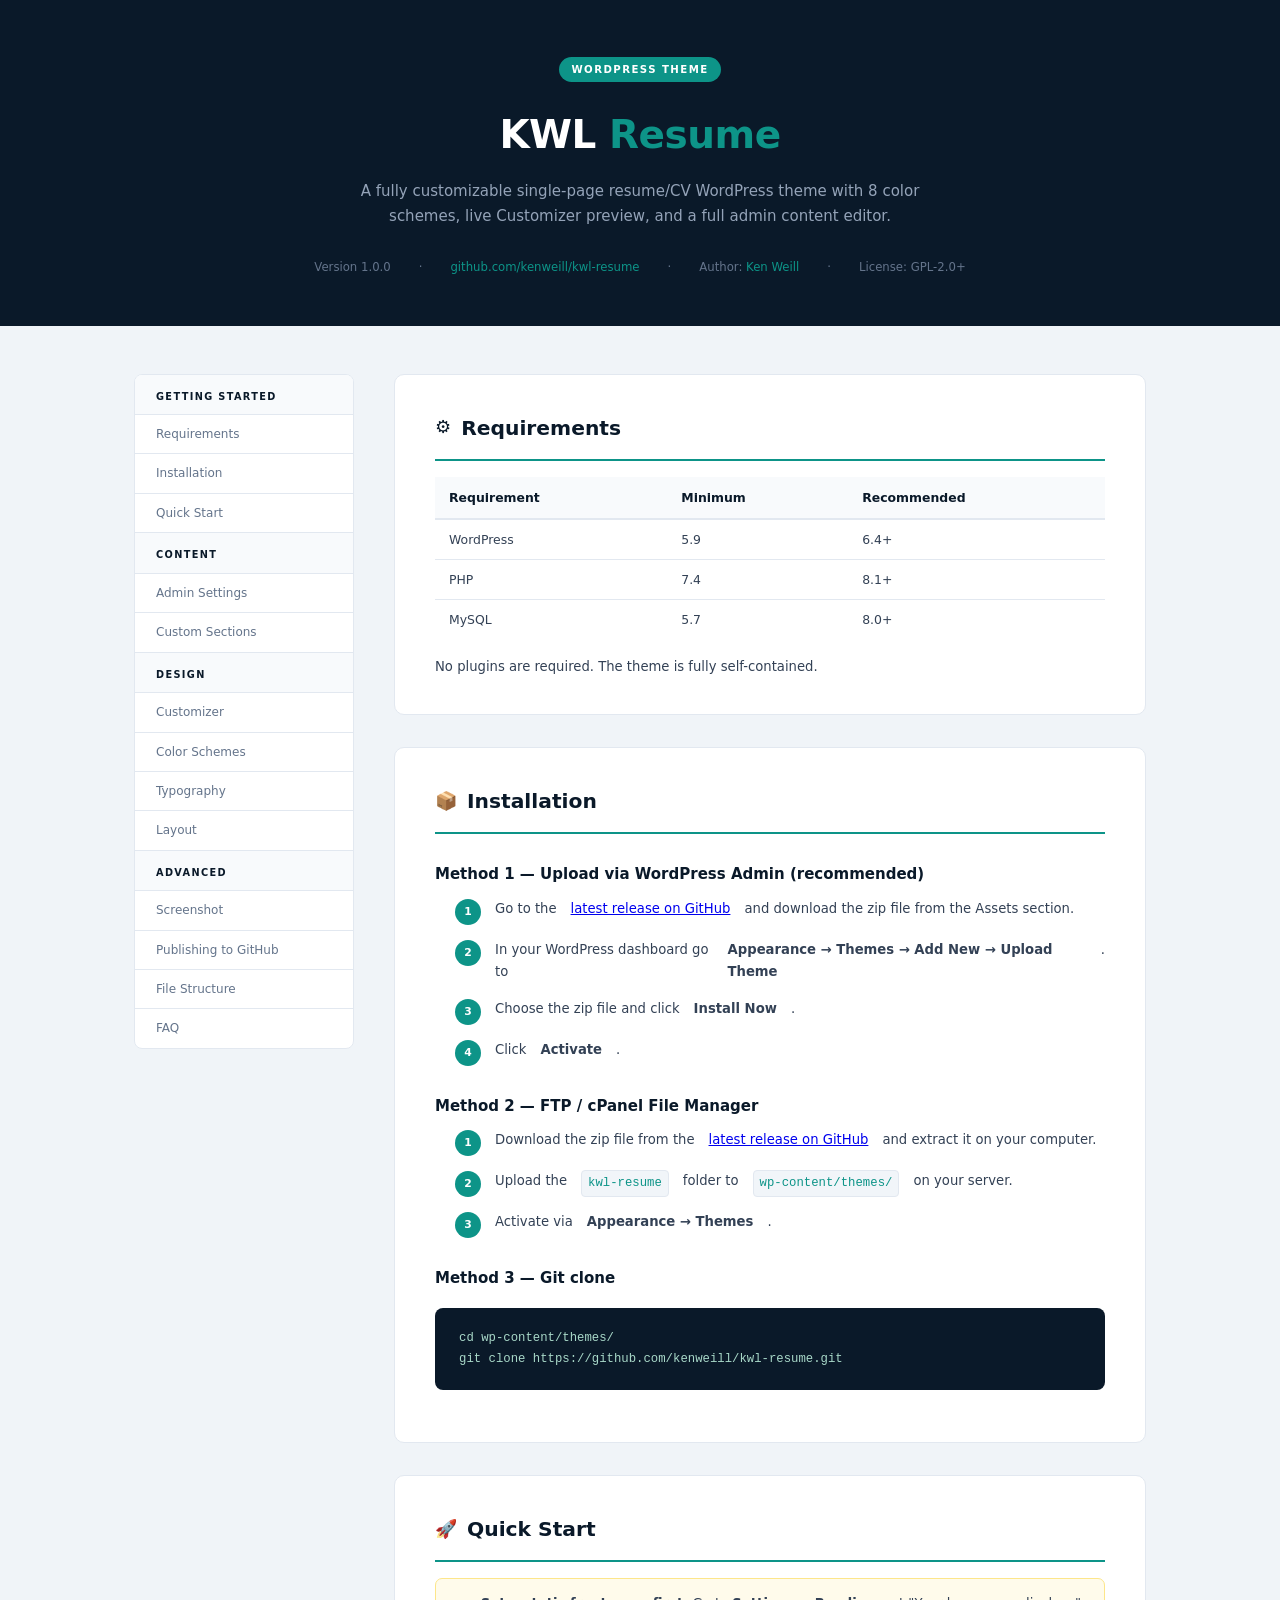
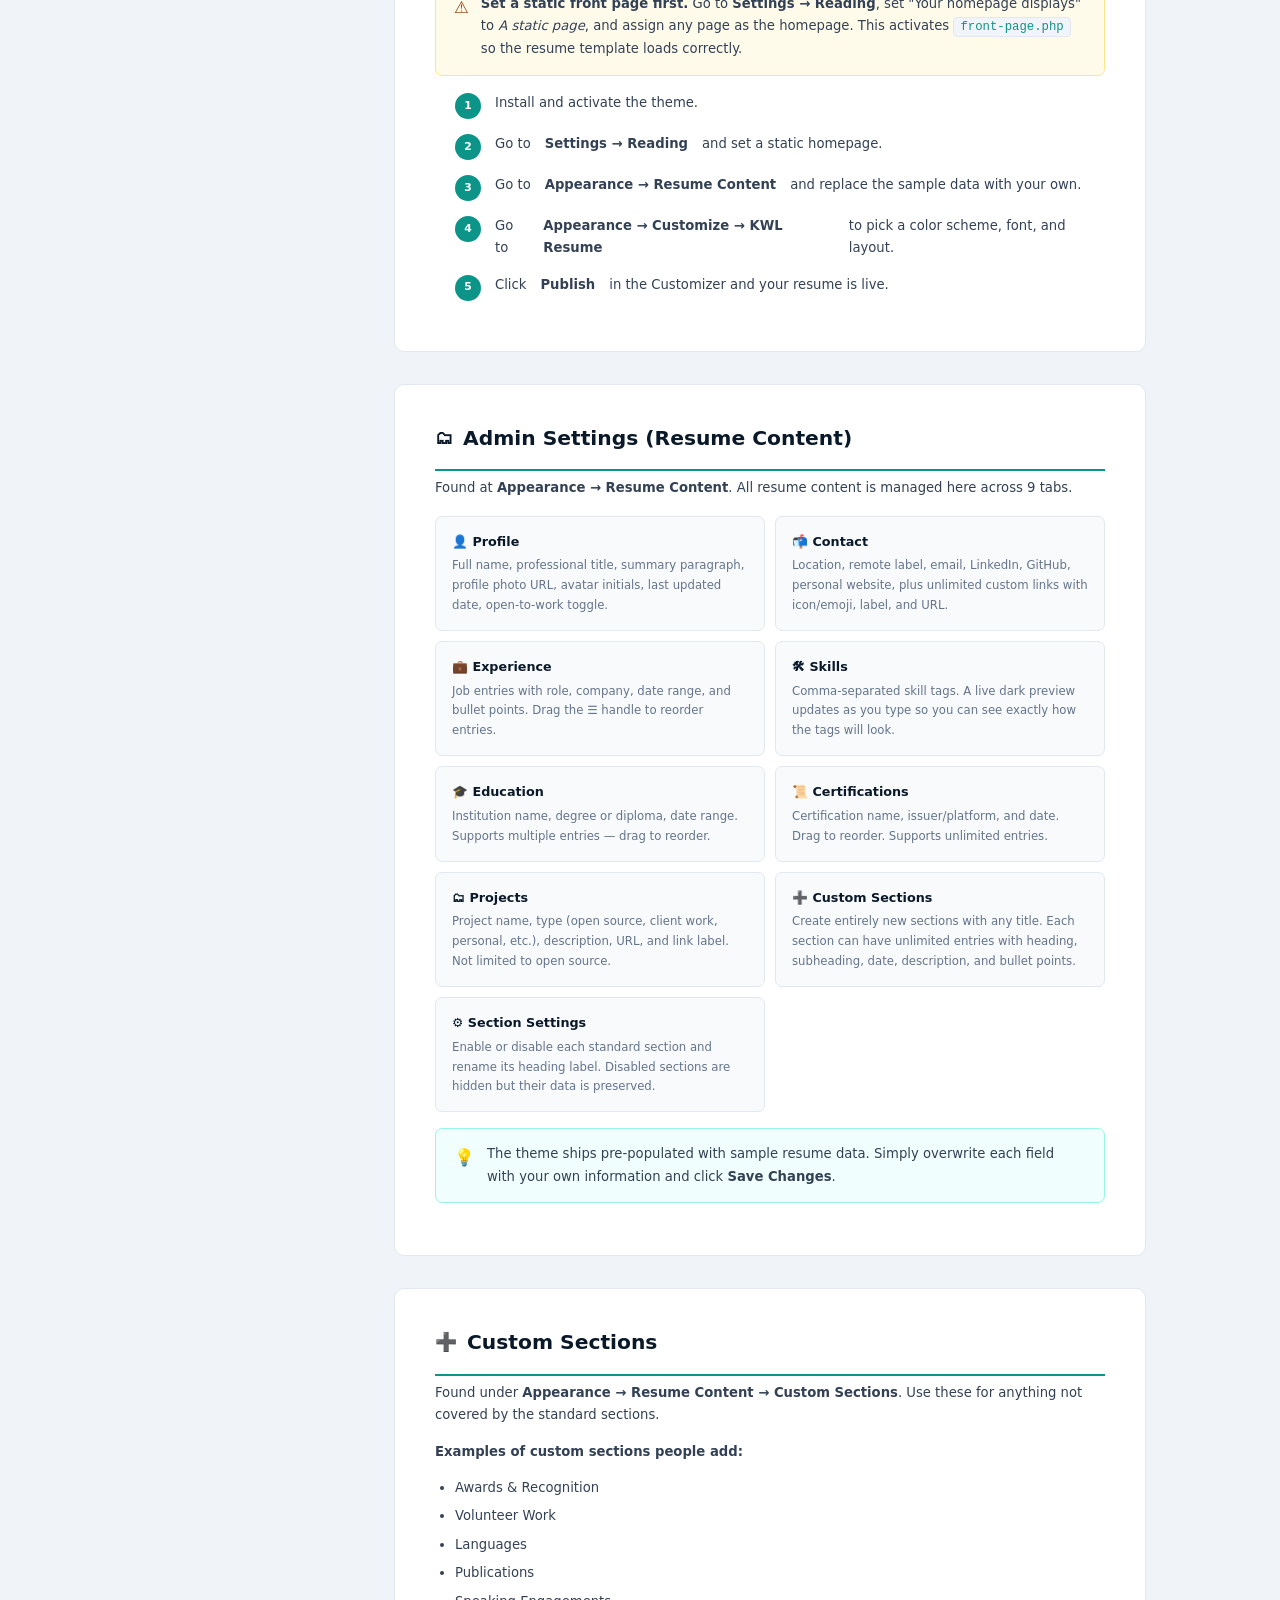
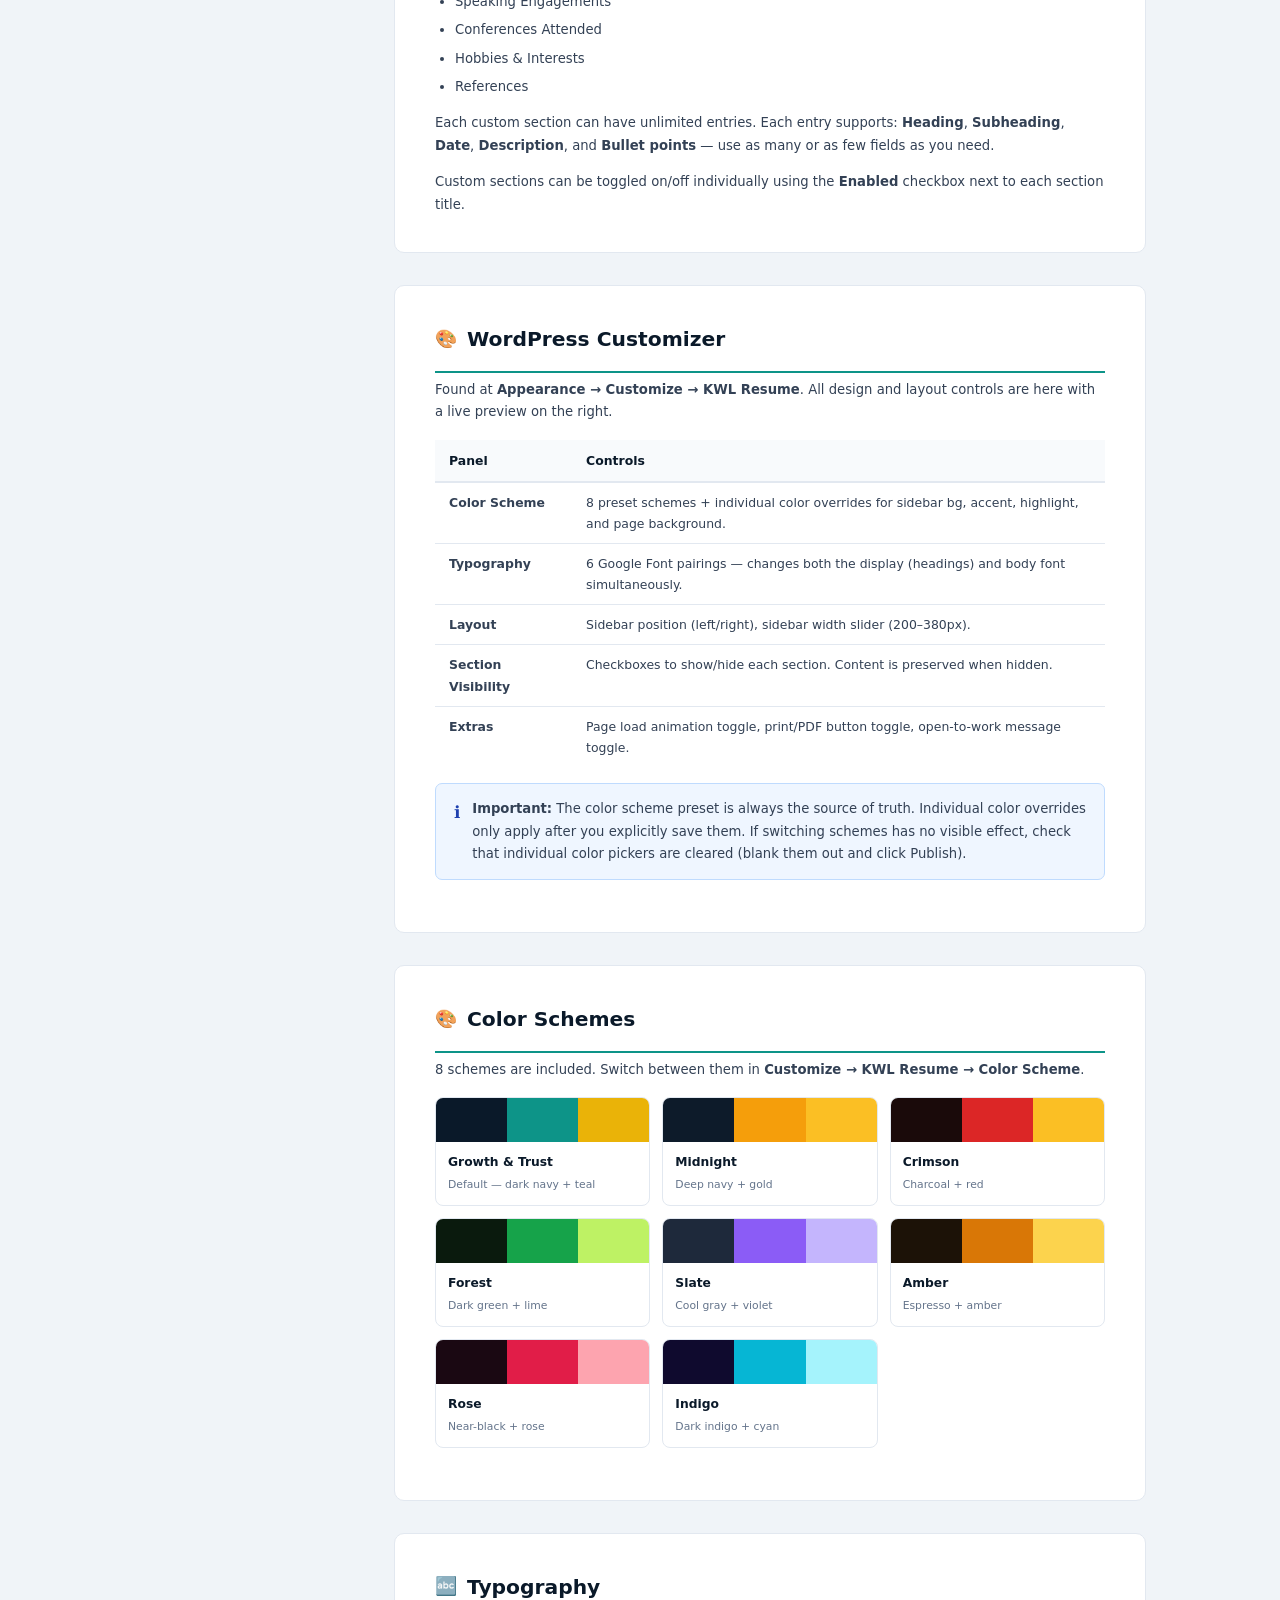
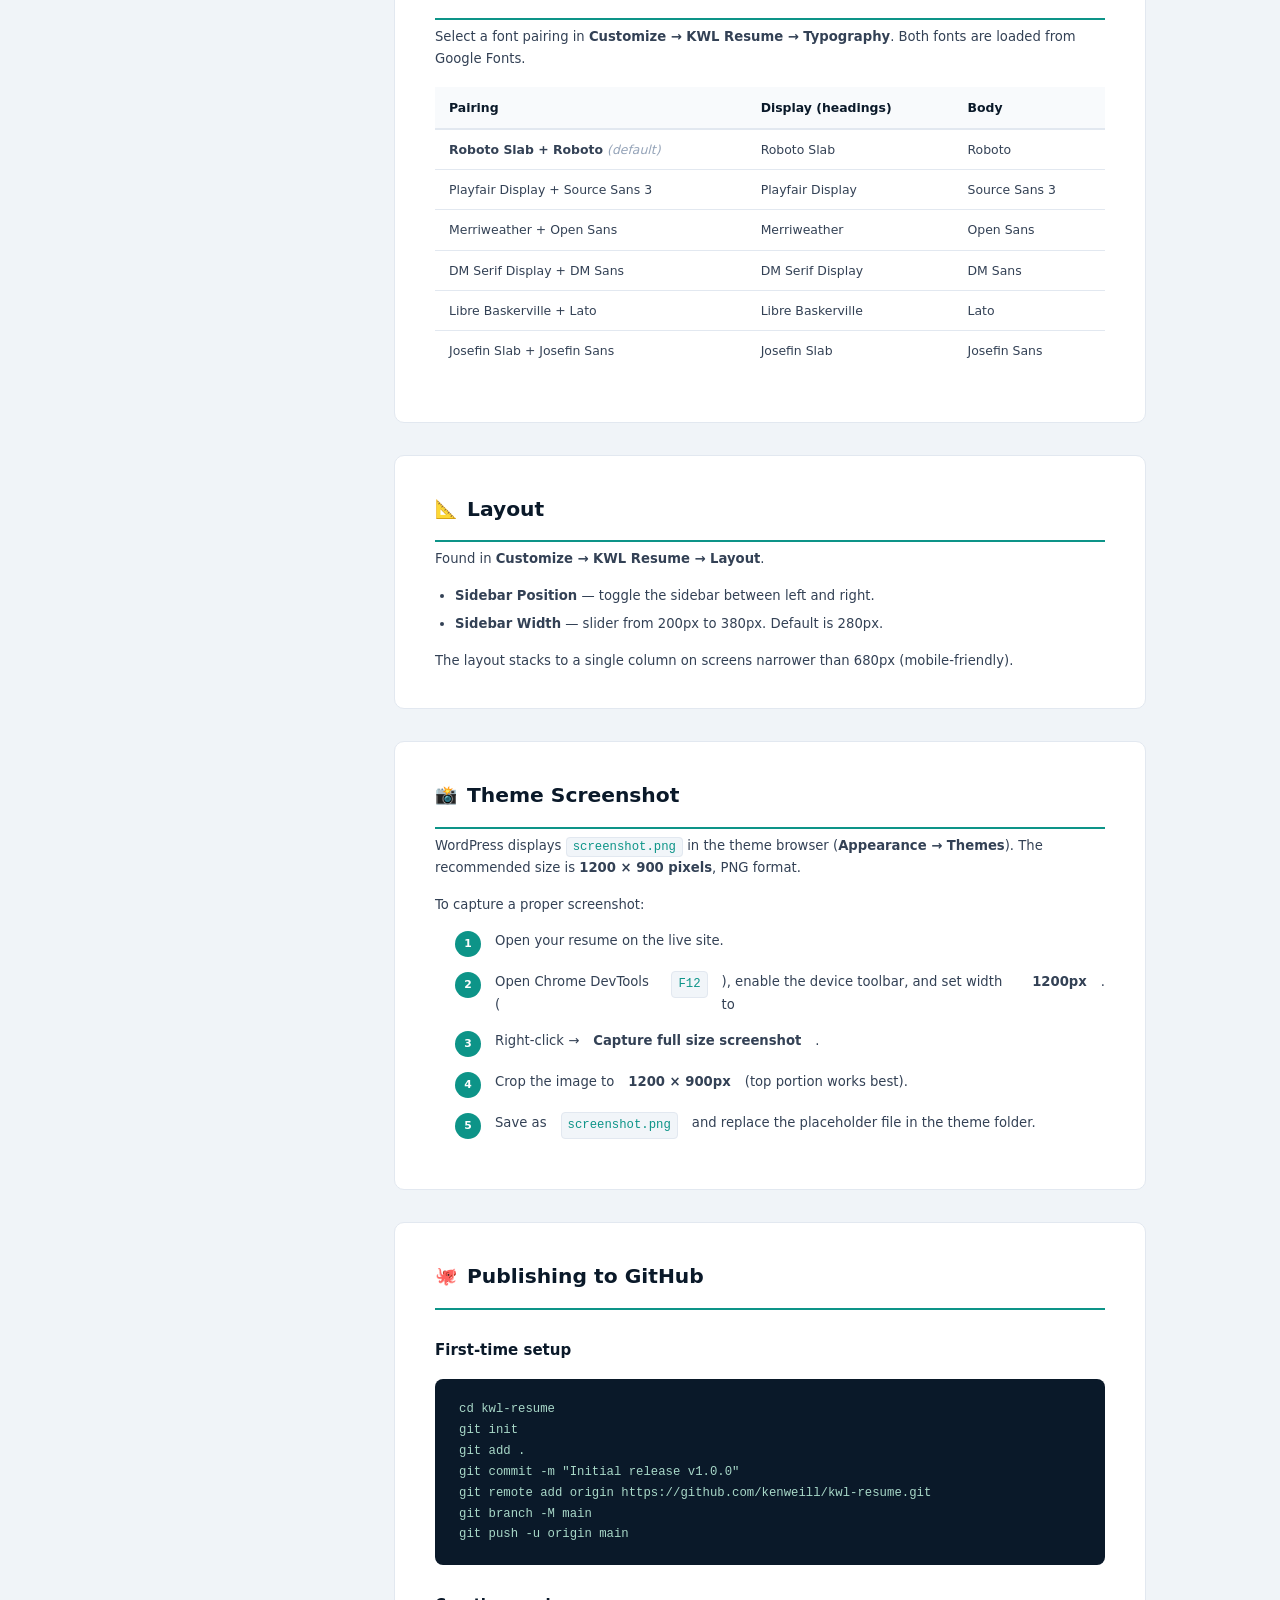
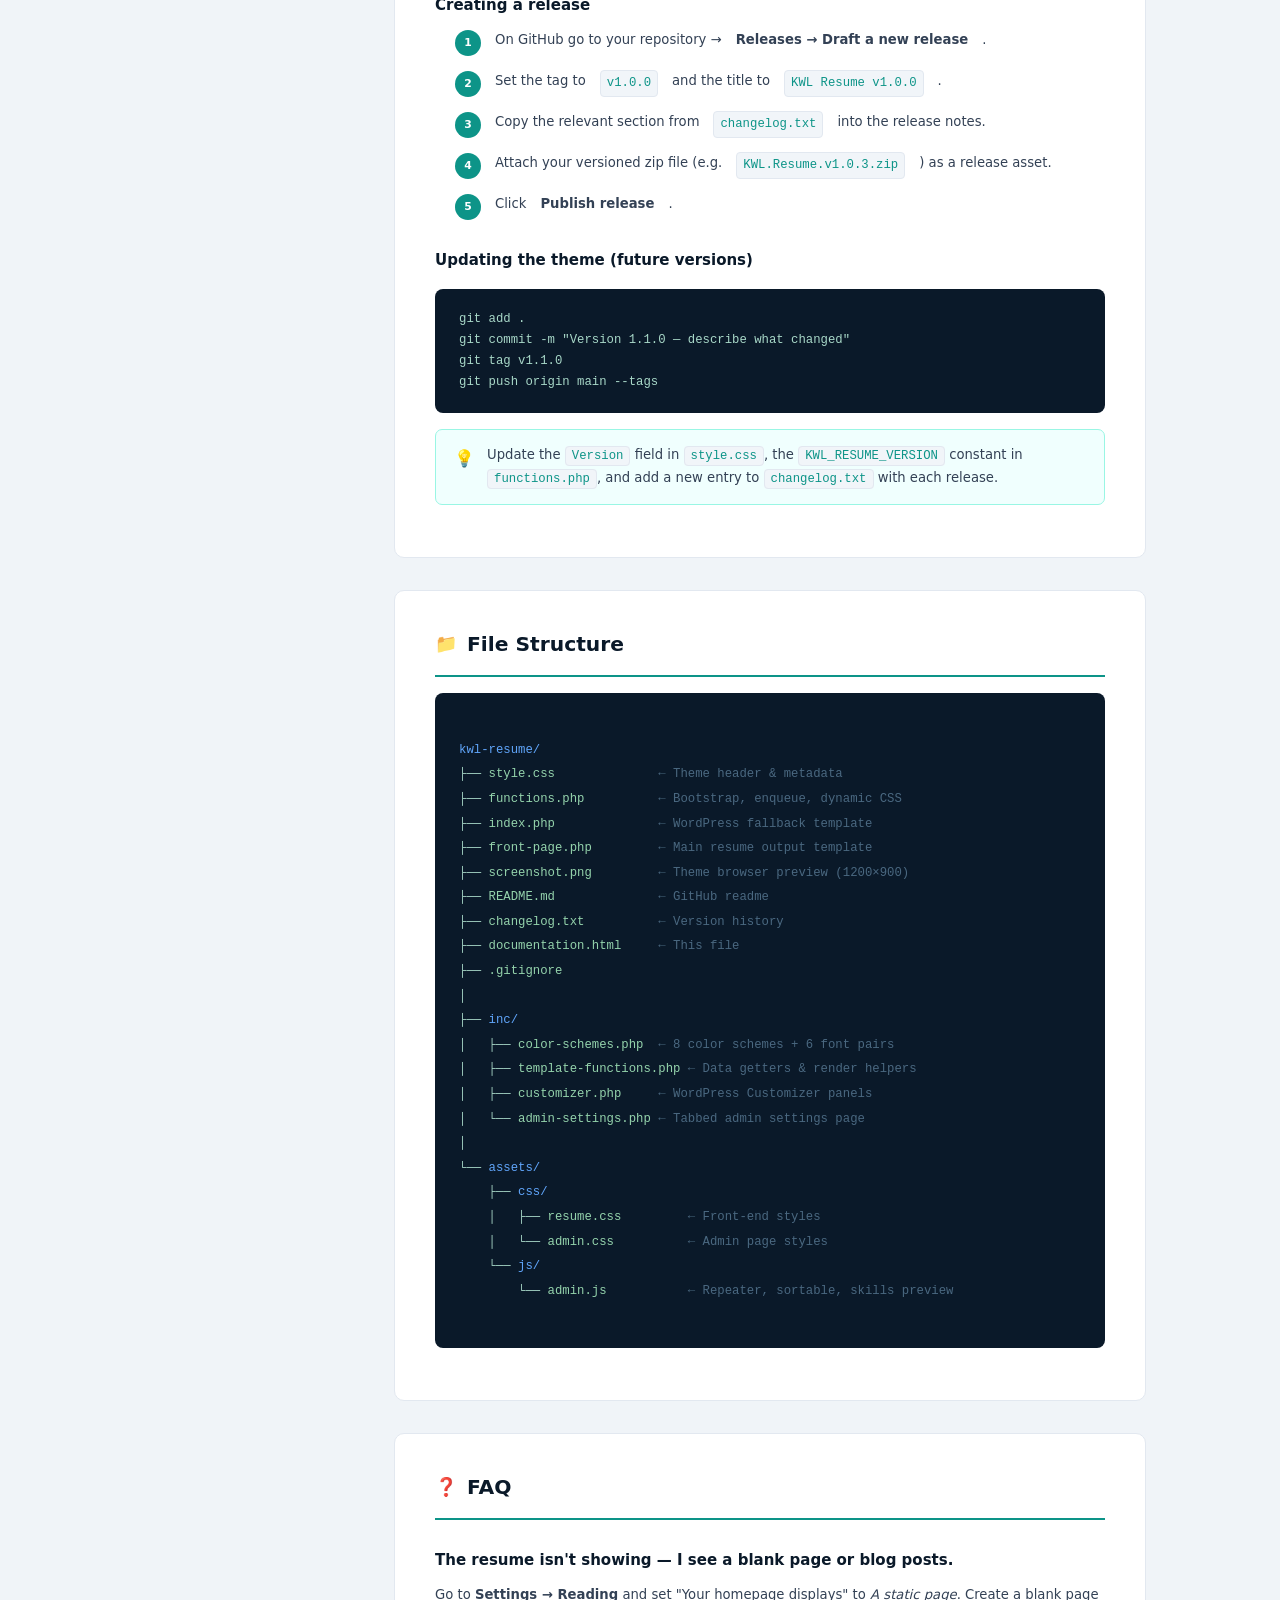
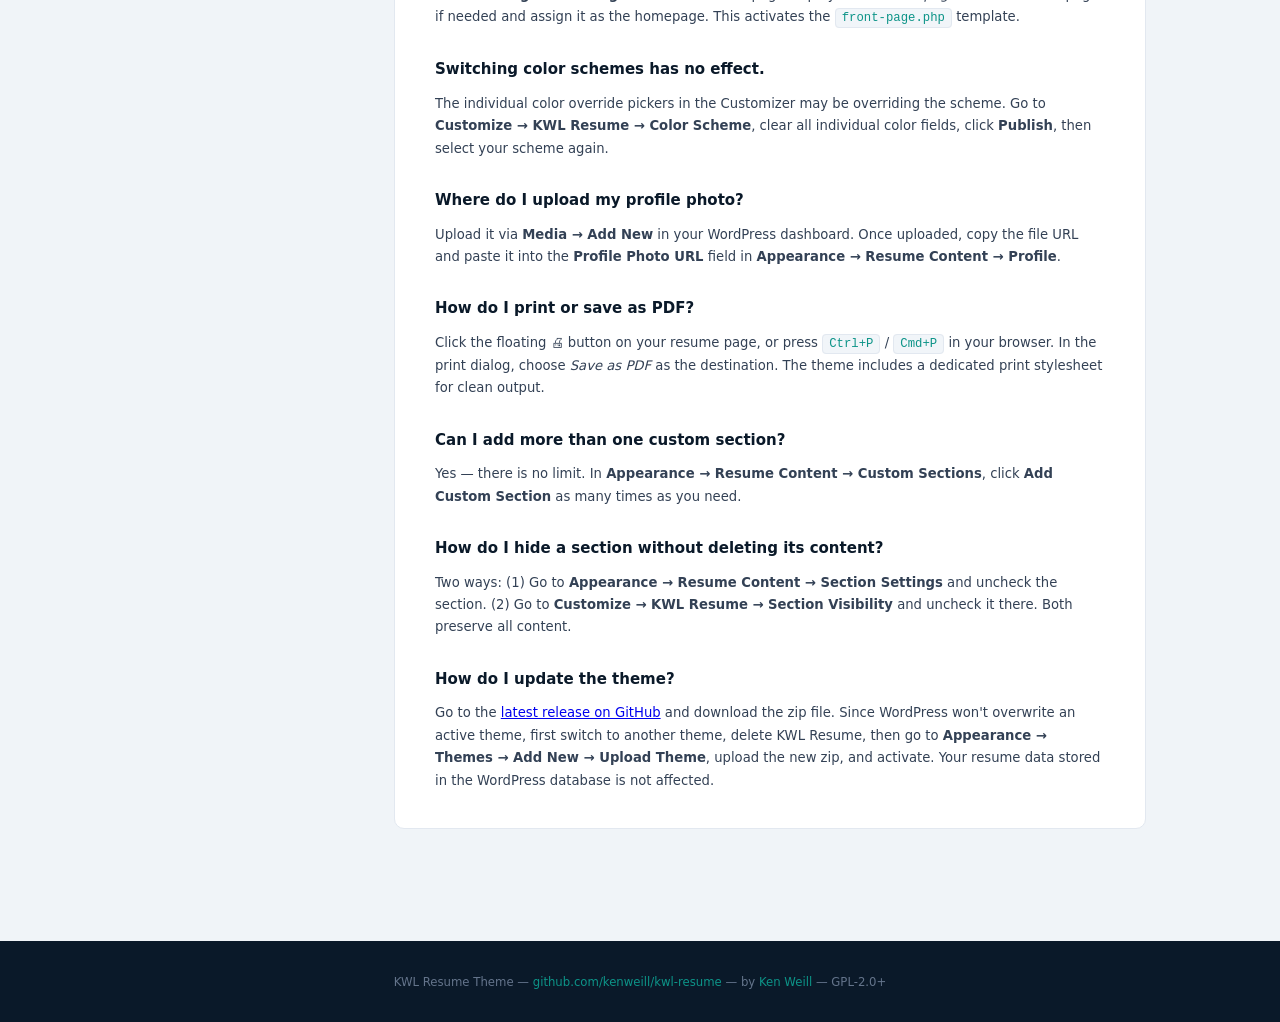
==== commit 77941fbc: "Update documentation.html" ====
--- a/documentation.html
+++ b/documentation.html
@@ -393,7 +393,7 @@
 
       <h3>Method 1 — Upload via WordPress Admin (recommended)</h3>
       <ol class="steps">
-        <li><span class="step-num">1</span>Download <code>kwl-resume.zip</code> from GitHub Releases.</li>
+        <li><span class="step-num">1</span>Go to the <a href="https://github.com/kenweill/kwl-resume/releases/latest" target="_blank" rel="noopener">latest release on GitHub</a> and download the zip file from the Assets section.</li>
         <li><span class="step-num">2</span>In your WordPress dashboard go to <strong>Appearance → Themes → Add New → Upload Theme</strong>.</li>
         <li><span class="step-num">3</span>Choose the zip file and click <strong>Install Now</strong>.</li>
         <li><span class="step-num">4</span>Click <strong>Activate</strong>.</li>
@@ -401,7 +401,7 @@
 
       <h3>Method 2 — FTP / cPanel File Manager</h3>
       <ol class="steps">
-        <li><span class="step-num">1</span>Extract <code>kwl-resume.zip</code> on your computer.</li>
+        <li><span class="step-num">1</span>Download the zip file from the <a href="https://github.com/kenweill/kwl-resume/releases/latest" target="_blank" rel="noopener">latest release on GitHub</a> and extract it on your computer.</li>
         <li><span class="step-num">2</span>Upload the <code>kwl-resume</code> folder to <code>wp-content/themes/</code> on your server.</li>
         <li><span class="step-num">3</span>Activate via <strong>Appearance → Themes</strong>.</li>
       </ol>
@@ -692,7 +692,7 @@
         <li><span class="step-num">1</span>On GitHub go to your repository → <strong>Releases → Draft a new release</strong>.</li>
         <li><span class="step-num">2</span>Set the tag to <code>v1.0.0</code> and the title to <code>KWL Resume v1.0.0</code>.</li>
         <li><span class="step-num">3</span>Copy the relevant section from <code>changelog.txt</code> into the release notes.</li>
-        <li><span class="step-num">4</span>Attach the <code>kwl-resume.zip</code> file as a release asset.</li>
+        <li><span class="step-num">4</span>Attach your versioned zip file (e.g. <code>KWL.Resume.v1.0.3.zip</code>) as a release asset.</li>
         <li><span class="step-num">5</span>Click <strong>Publish release</strong>.</li>
       </ol>
 
@@ -761,7 +761,7 @@
       <p>Two ways: (1) Go to <strong>Appearance → Resume Content → Section Settings</strong> and uncheck the section. (2) Go to <strong>Customize → KWL Resume → Section Visibility</strong> and uncheck it there. Both preserve all content.</p>
 
       <h3>How do I update the theme?</h3>
-      <p>Download the new zip from the GitHub releases page and go to <strong>Appearance → Themes → Add New → Upload Theme</strong>. Upload the new zip and click <strong>Replace current with uploaded</strong>. Your resume data stored in the WordPress database is not affected by theme updates.</p>
+      <p>Go to the <a href="https://github.com/kenweill/kwl-resume/releases/latest" target="_blank" rel="noopener">latest release on GitHub</a> and download the zip file. Since WordPress won't overwrite an active theme, first switch to another theme, delete KWL Resume, then go to <strong>Appearance → Themes → Add New → Upload Theme</strong>, upload the new zip, and activate. Your resume data stored in the WordPress database is not affected.</p>
     </section>
 
   </main>
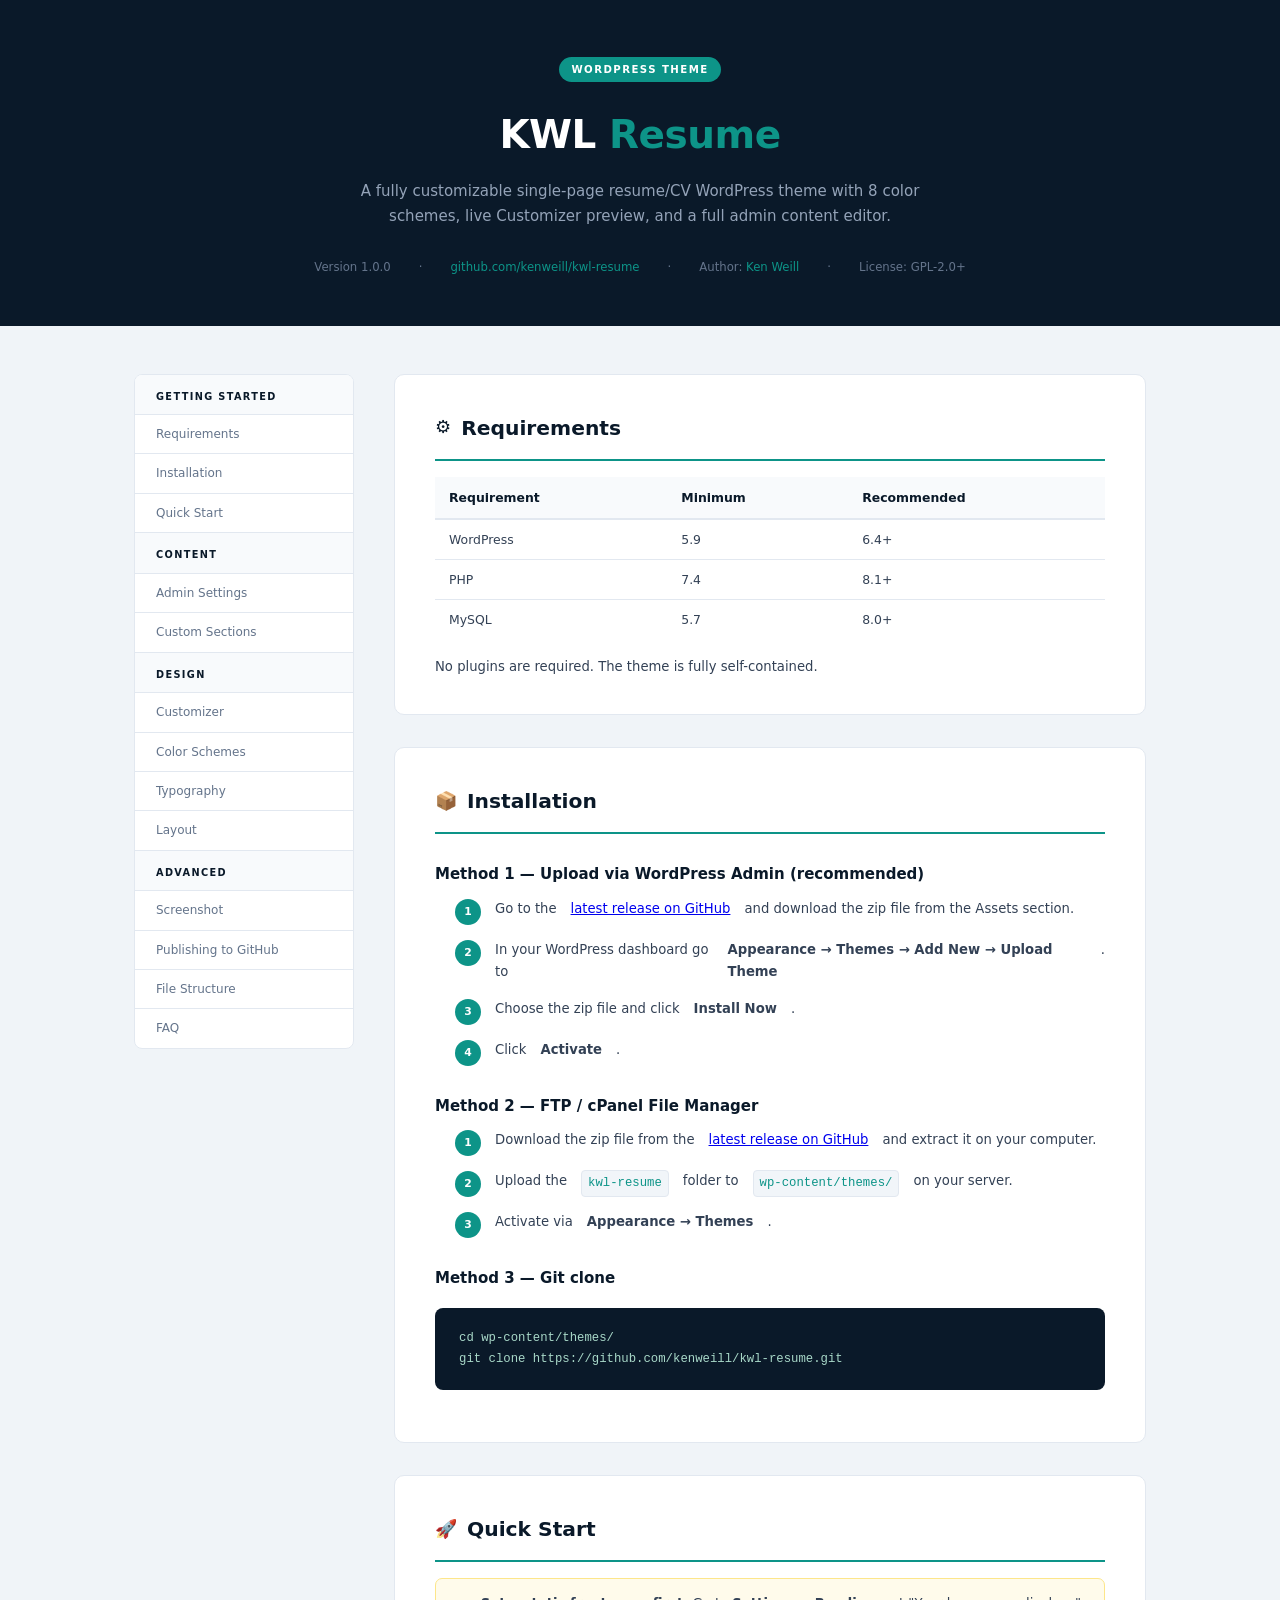
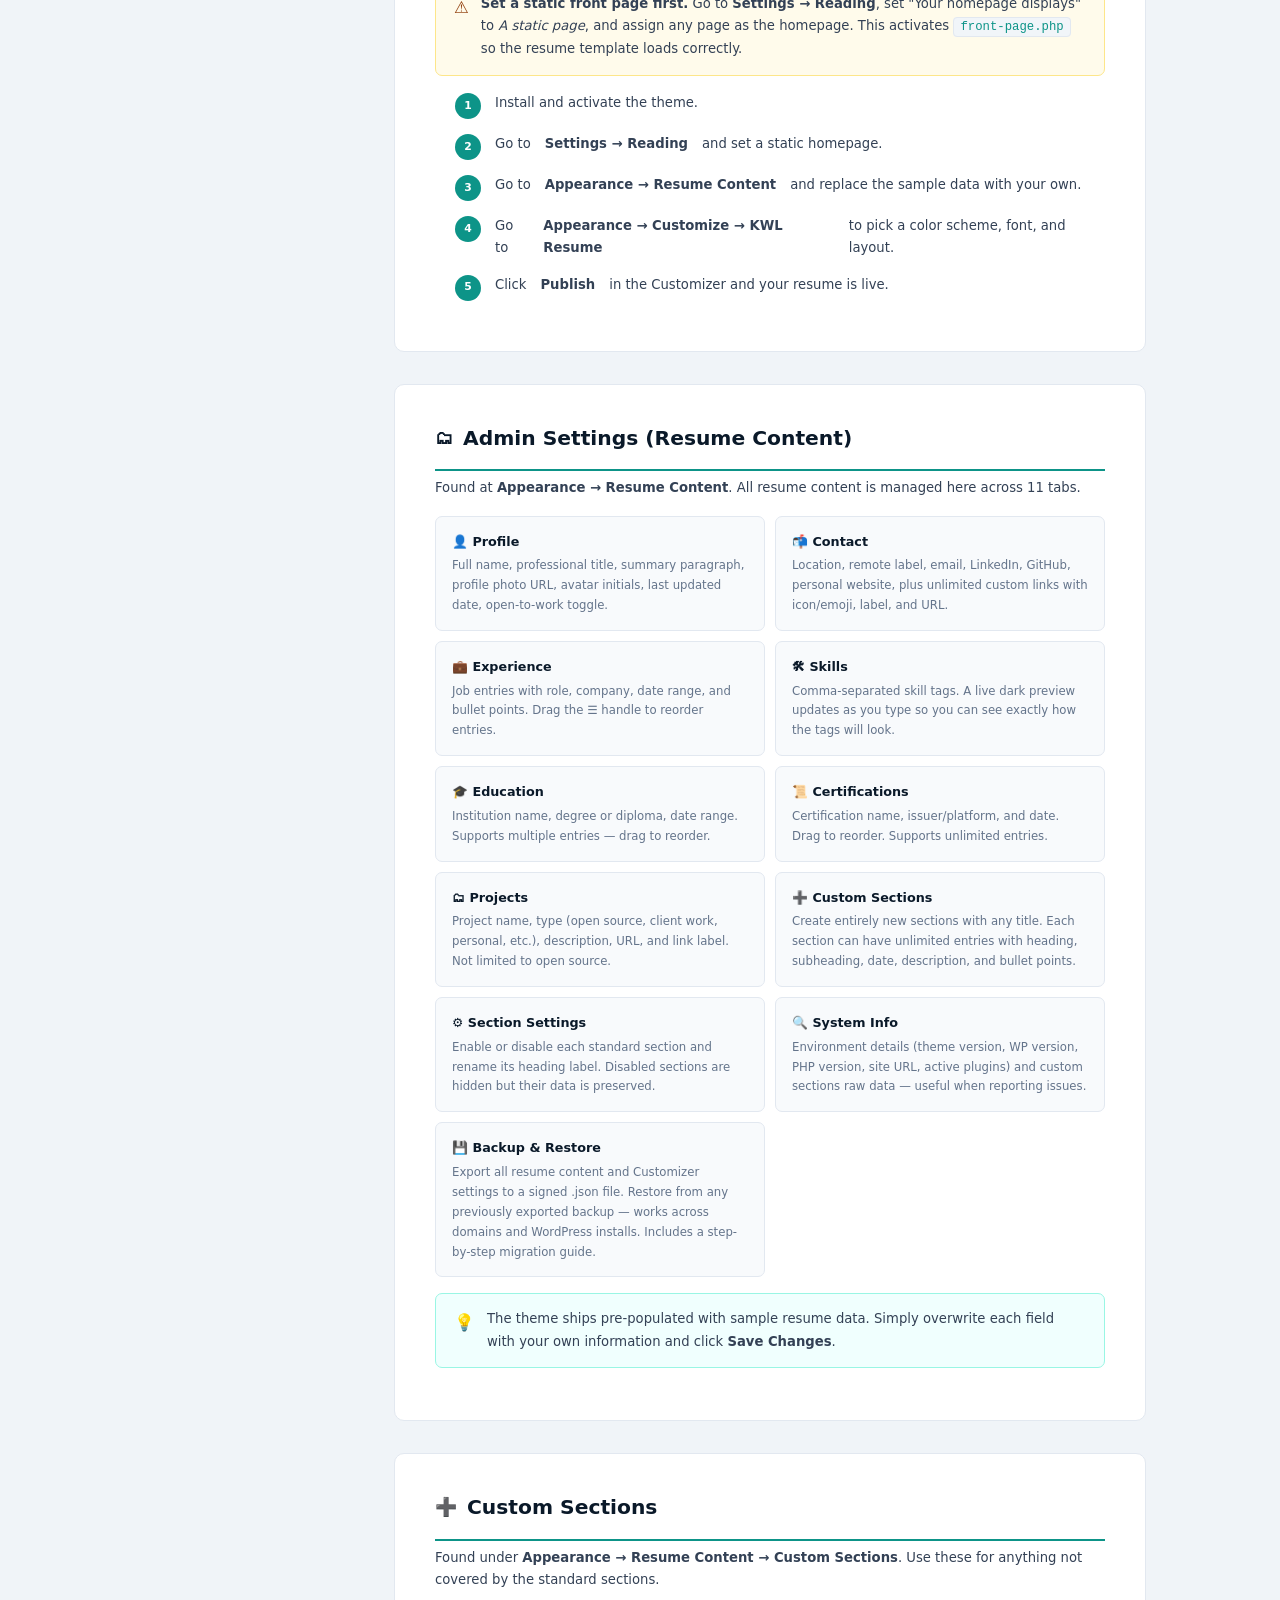
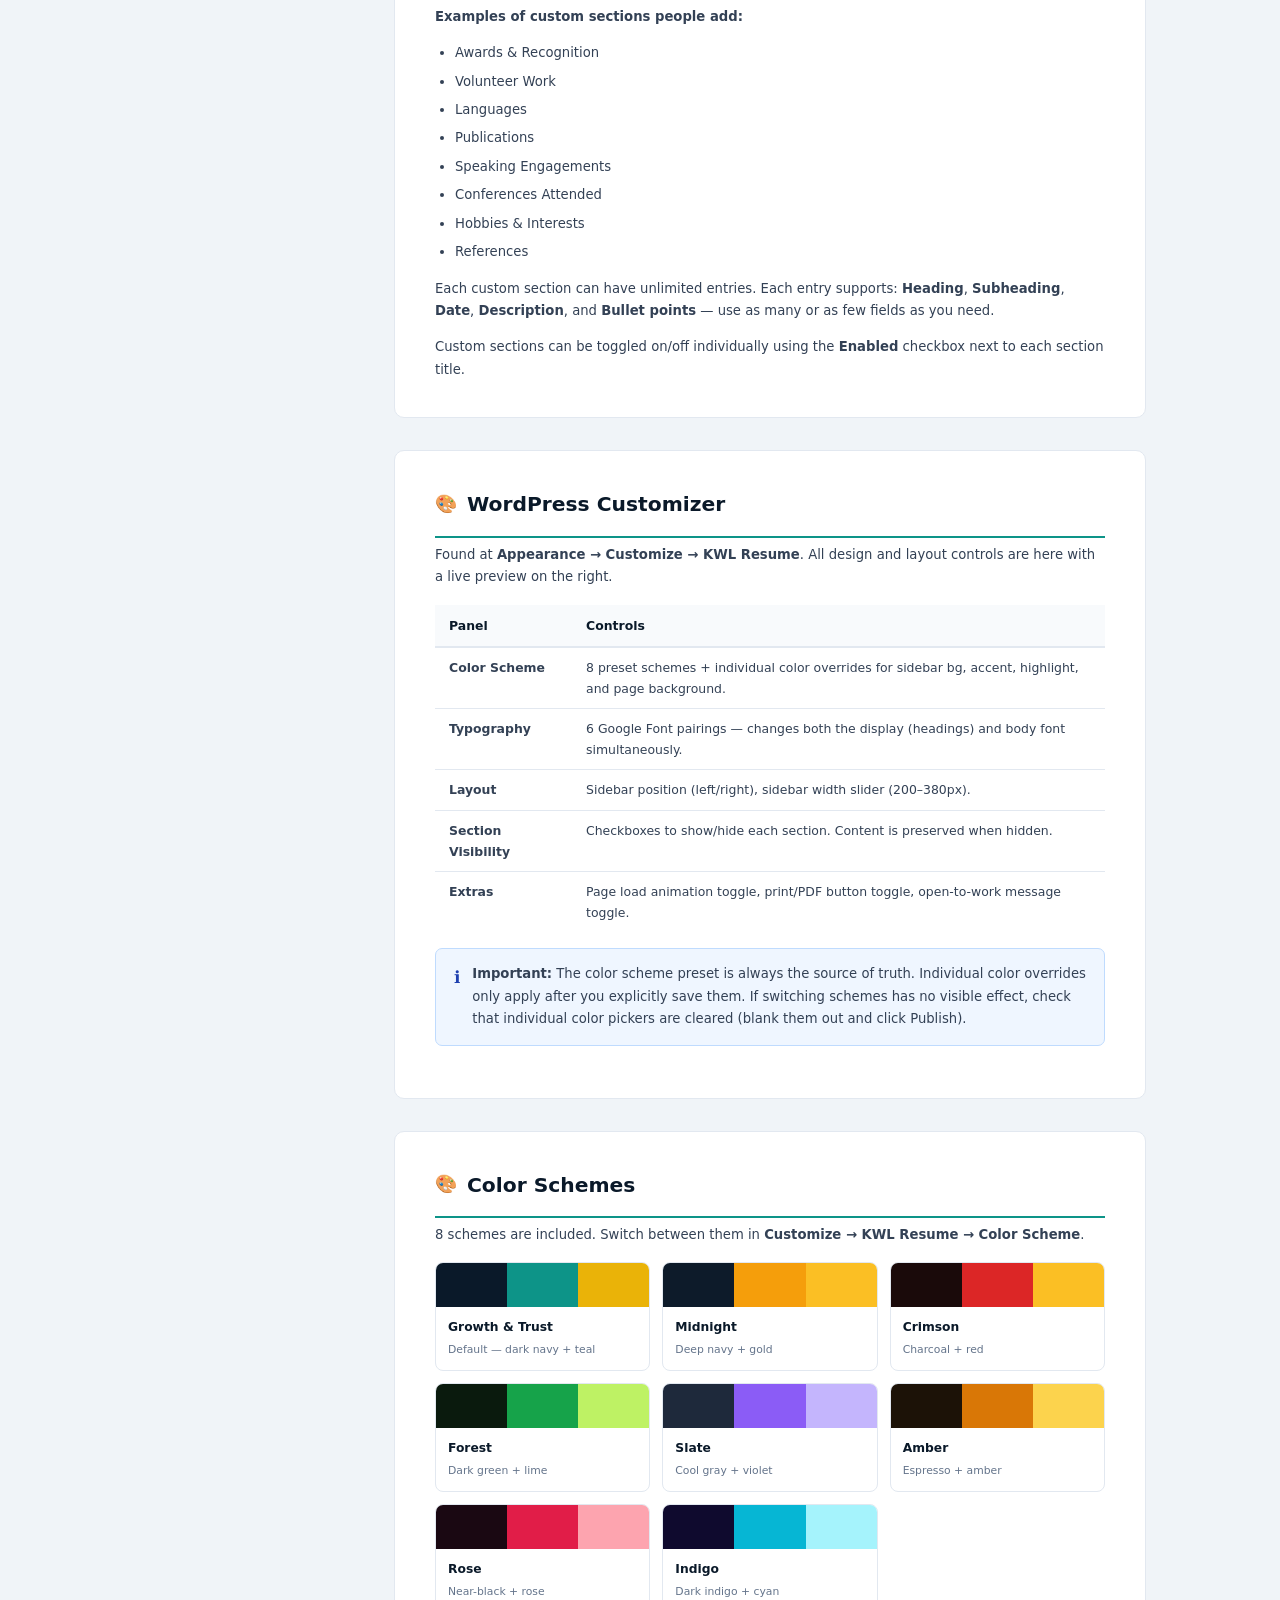
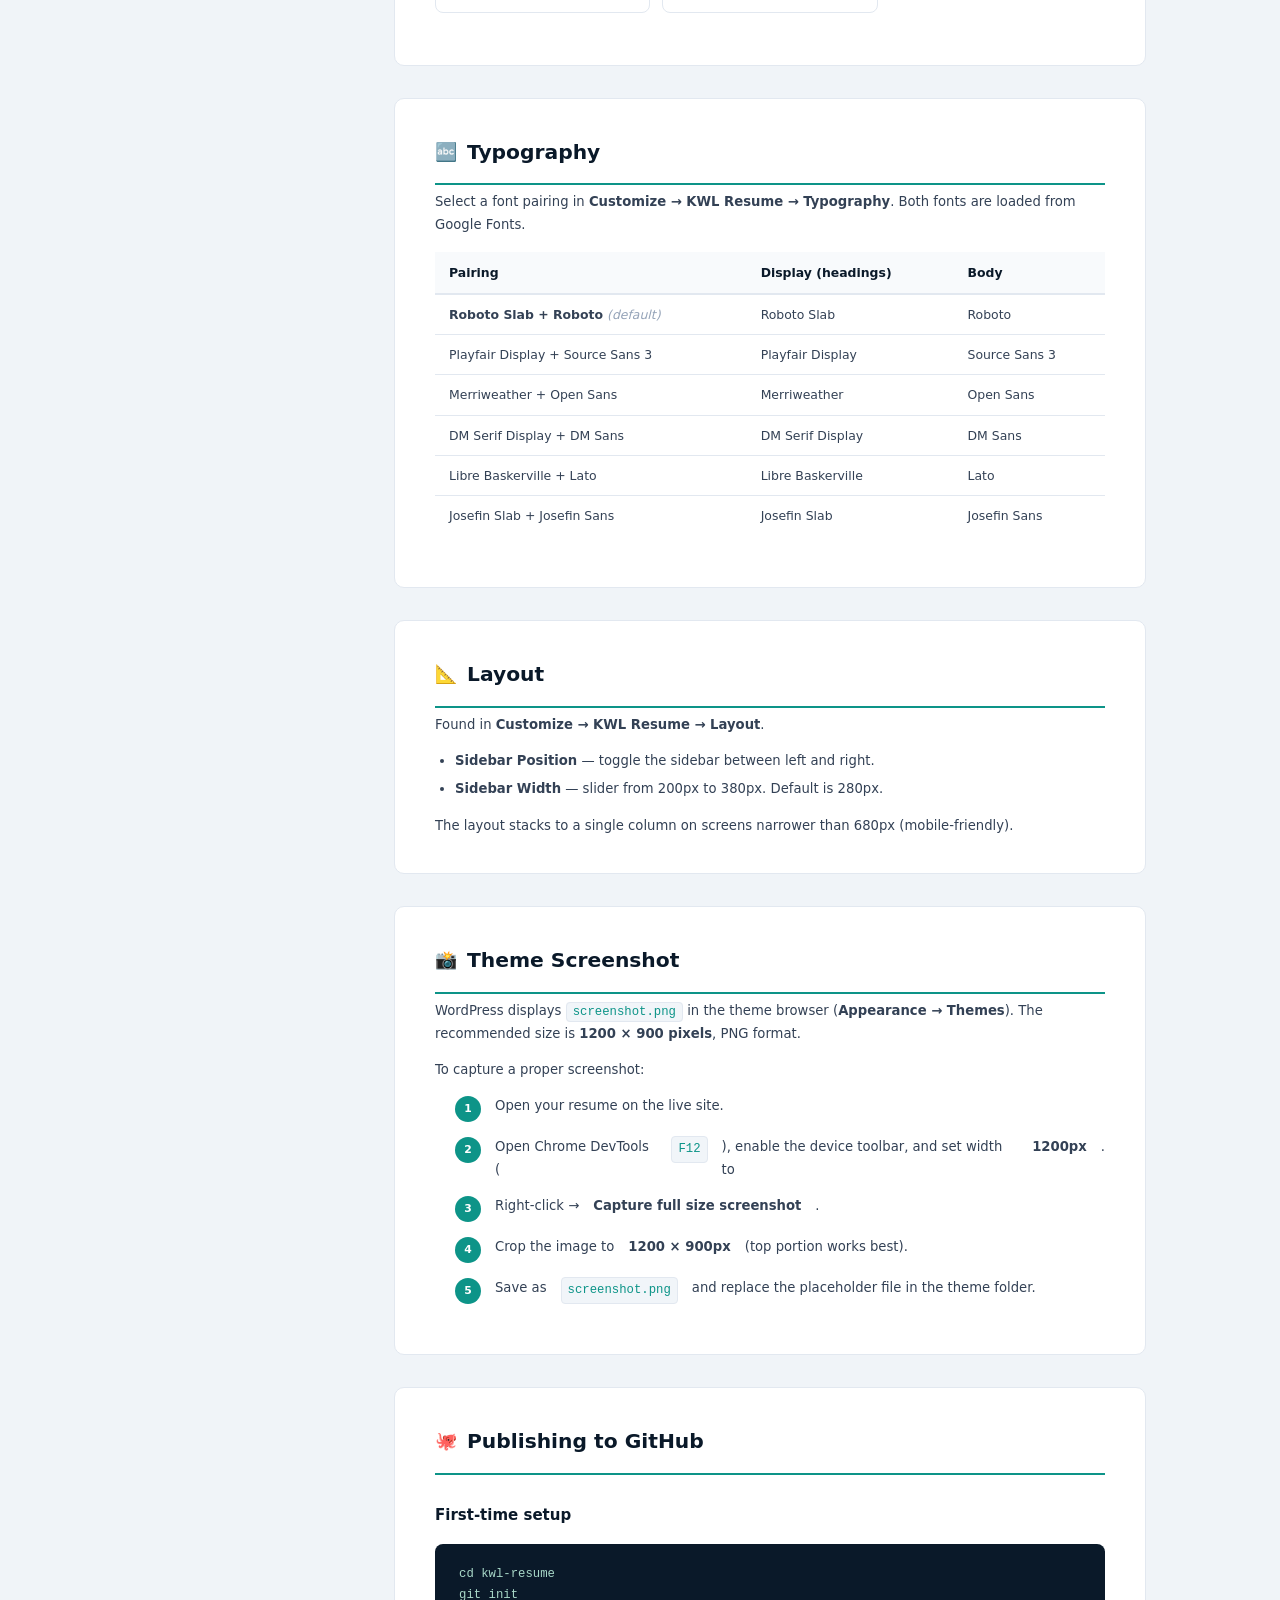
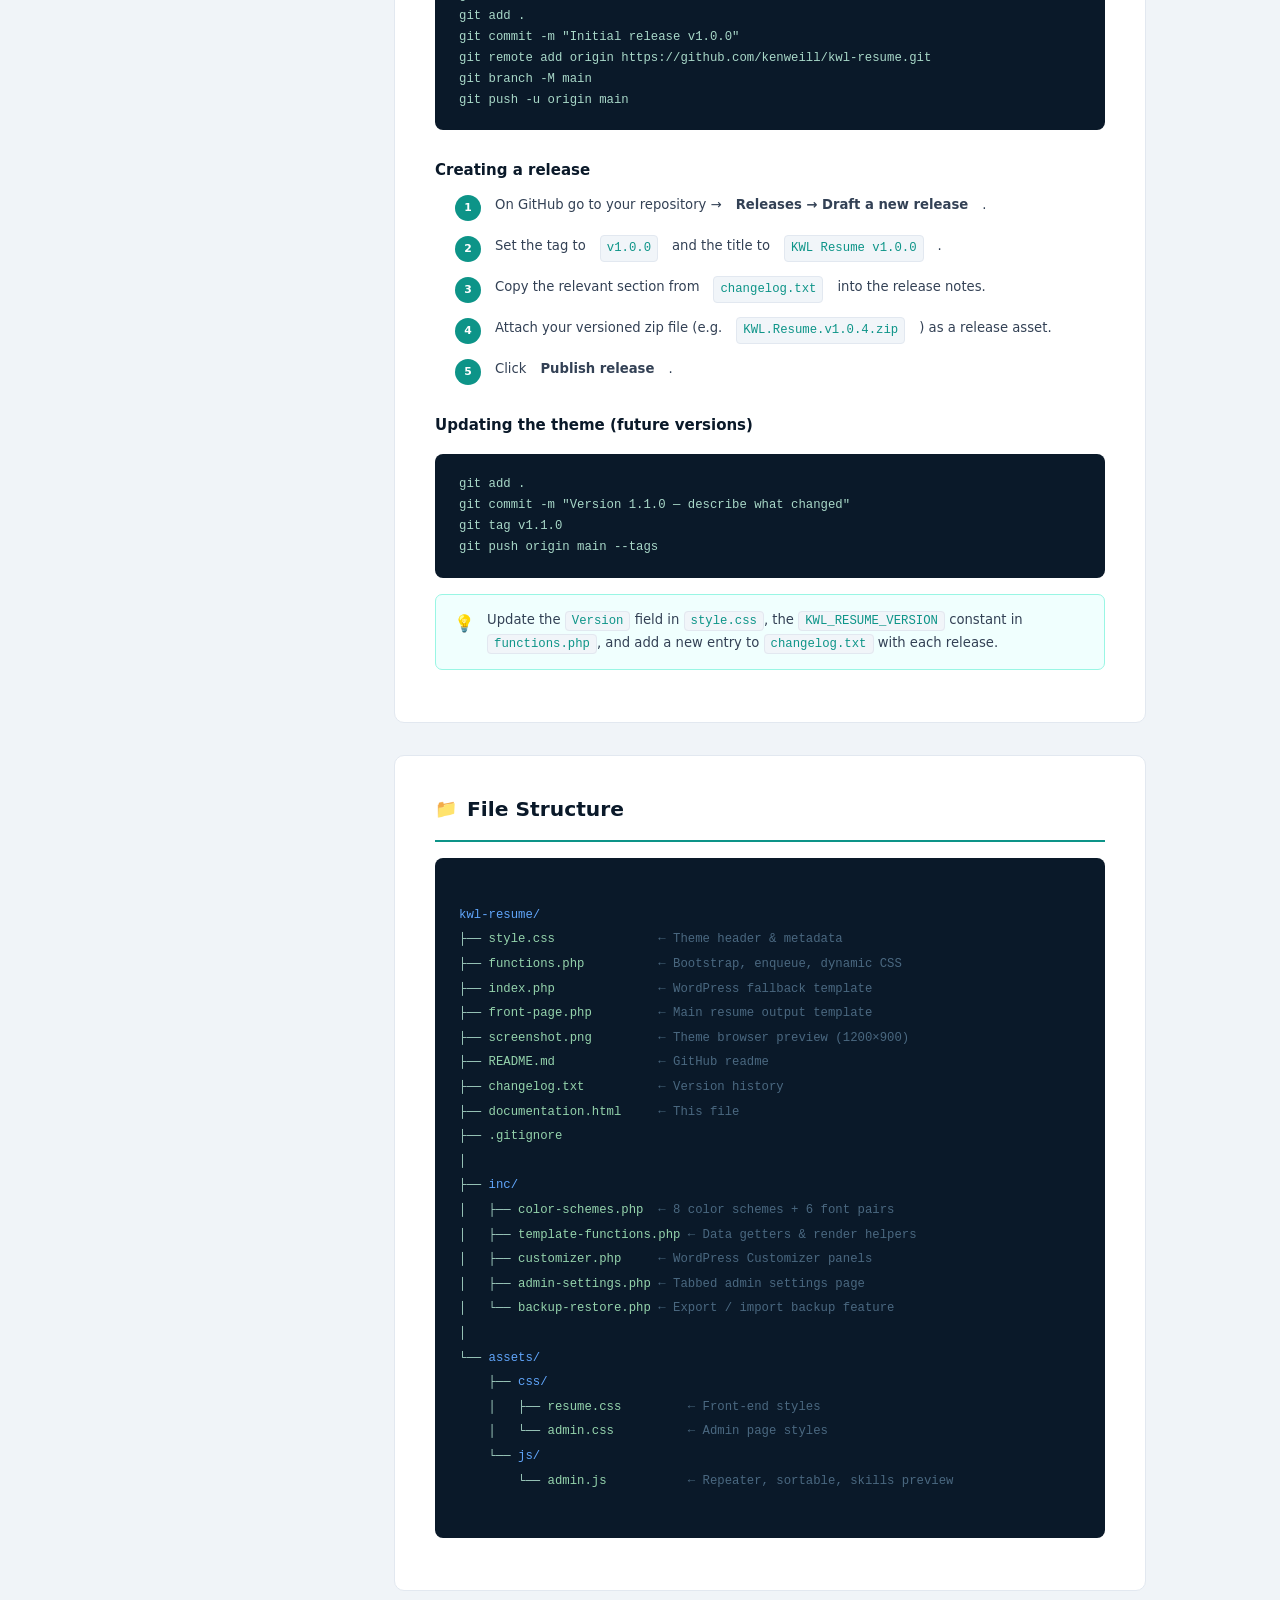
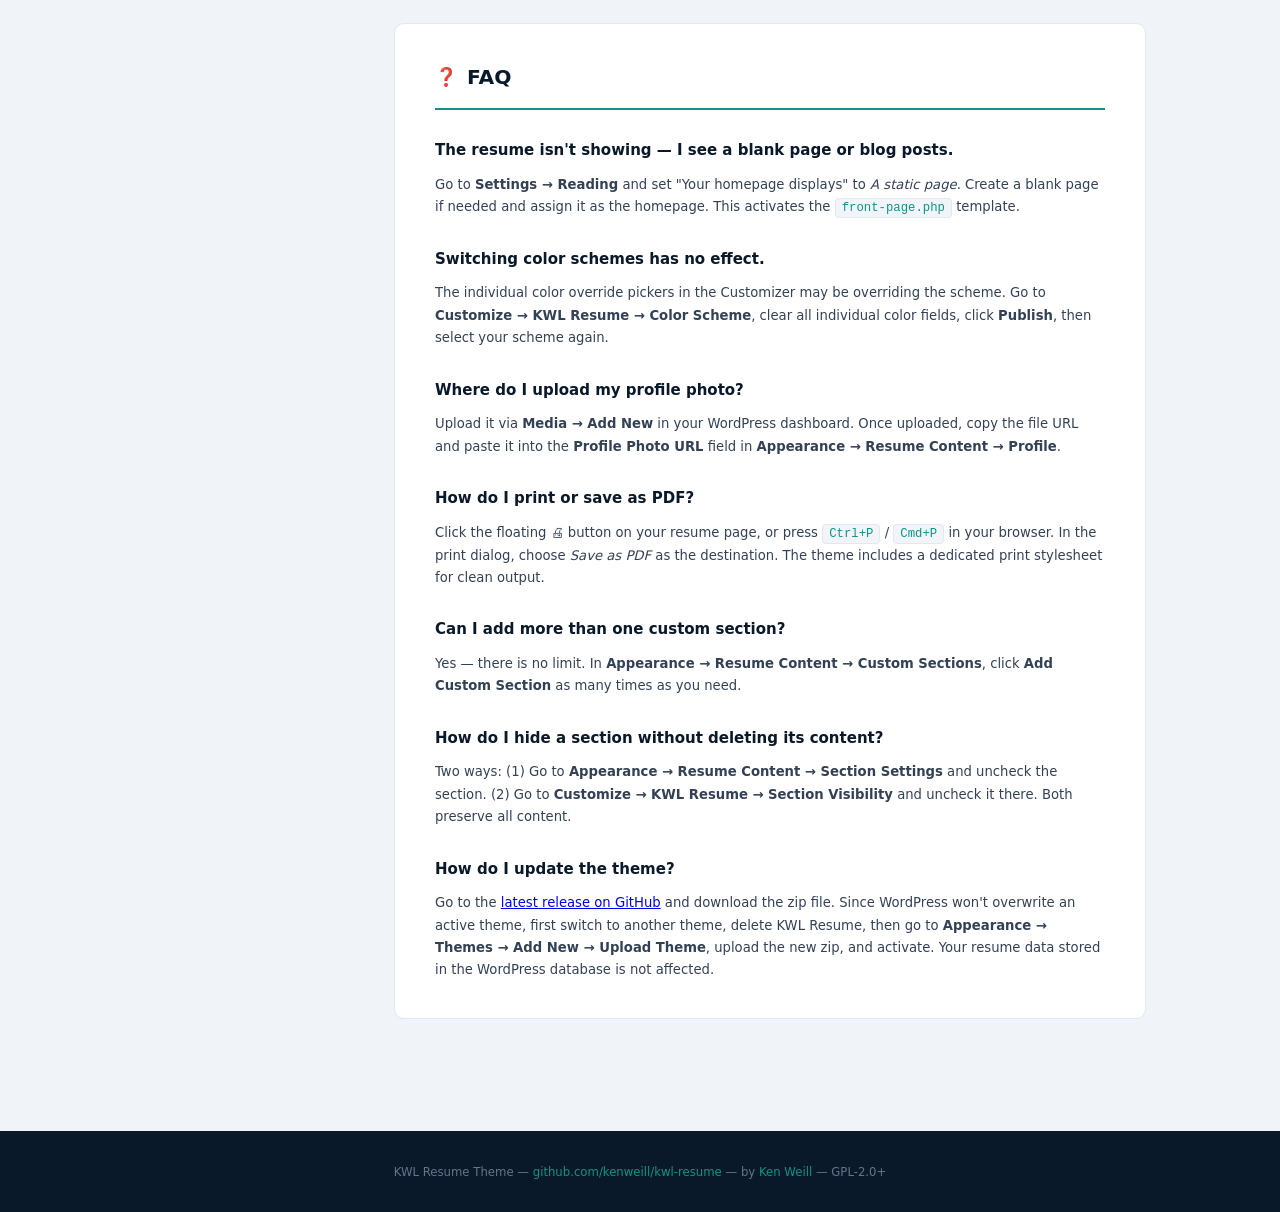
==== commit 3d33415d: "Added backup/restore feature" ====
--- a/documentation.html
+++ b/documentation.html
@@ -432,7 +432,7 @@
     <!-- Admin Settings -->
     <section class="doc-section" id="admin-settings">
       <h2><span class="icon">🗂</span> Admin Settings (Resume Content)</h2>
-      <p>Found at <strong>Appearance → Resume Content</strong>. All resume content is managed here across 9 tabs.</p>
+      <p>Found at <strong>Appearance → Resume Content</strong>. All resume content is managed here across 11 tabs.</p>
 
       <div class="tab-list">
         <div class="tab-card">
@@ -470,6 +470,14 @@
         <div class="tab-card">
           <strong>⚙️ Section Settings</strong>
           <p>Enable or disable each standard section and rename its heading label. Disabled sections are hidden but their data is preserved.</p>
+        </div>
+        <div class="tab-card">
+          <strong>🔍 System Info</strong>
+          <p>Environment details (theme version, WP version, PHP version, site URL, active plugins) and custom sections raw data — useful when reporting issues.</p>
+        </div>
+        <div class="tab-card">
+          <strong>💾 Backup &amp; Restore</strong>
+          <p>Export all resume content and Customizer settings to a signed .json file. Restore from any previously exported backup — works across domains and WordPress installs. Includes a step-by-step migration guide.</p>
         </div>
       </div>
 
@@ -692,7 +700,7 @@
         <li><span class="step-num">1</span>On GitHub go to your repository → <strong>Releases → Draft a new release</strong>.</li>
         <li><span class="step-num">2</span>Set the tag to <code>v1.0.0</code> and the title to <code>KWL Resume v1.0.0</code>.</li>
         <li><span class="step-num">3</span>Copy the relevant section from <code>changelog.txt</code> into the release notes.</li>
-        <li><span class="step-num">4</span>Attach your versioned zip file (e.g. <code>KWL.Resume.v1.0.3.zip</code>) as a release asset.</li>
+        <li><span class="step-num">4</span>Attach your versioned zip file (e.g. <code>KWL.Resume.v1.0.4.zip</code>) as a release asset.</li>
         <li><span class="step-num">5</span>Click <strong>Publish release</strong>.</li>
       </ol>
 
@@ -727,7 +735,8 @@
 │   ├── <span class="file">color-schemes.php</span>  <span class="comment">← 8 color schemes + 6 font pairs</span>
 │   ├── <span class="file">template-functions.php</span> <span class="comment">← Data getters &amp; render helpers</span>
 │   ├── <span class="file">customizer.php</span>     <span class="comment">← WordPress Customizer panels</span>
-│   └── <span class="file">admin-settings.php</span> <span class="comment">← Tabbed admin settings page</span>
+│   ├── <span class="file">admin-settings.php</span> <span class="comment">← Tabbed admin settings page</span>
+│   └── <span class="file">backup-restore.php</span> <span class="comment">← Export / import backup feature</span>
 │
 └── <span class="dir">assets/</span>
     ├── <span class="dir">css/</span>
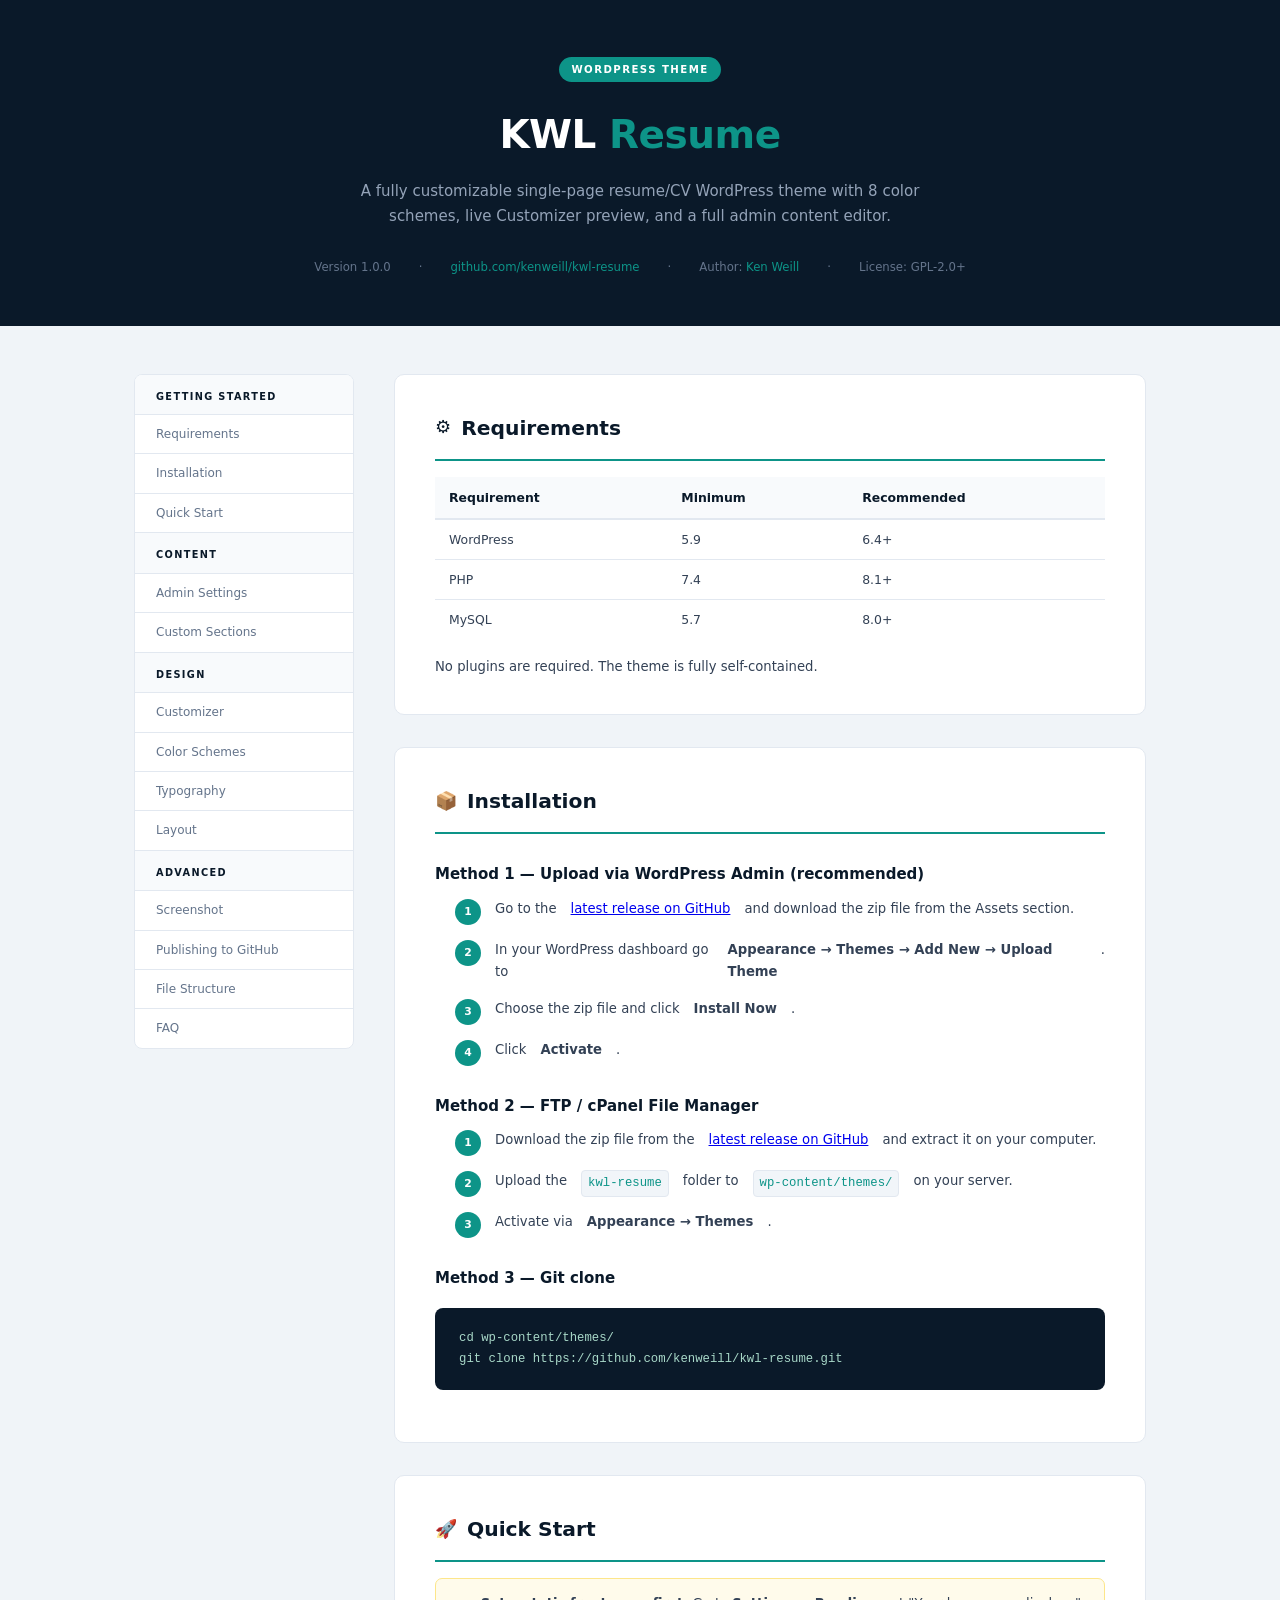
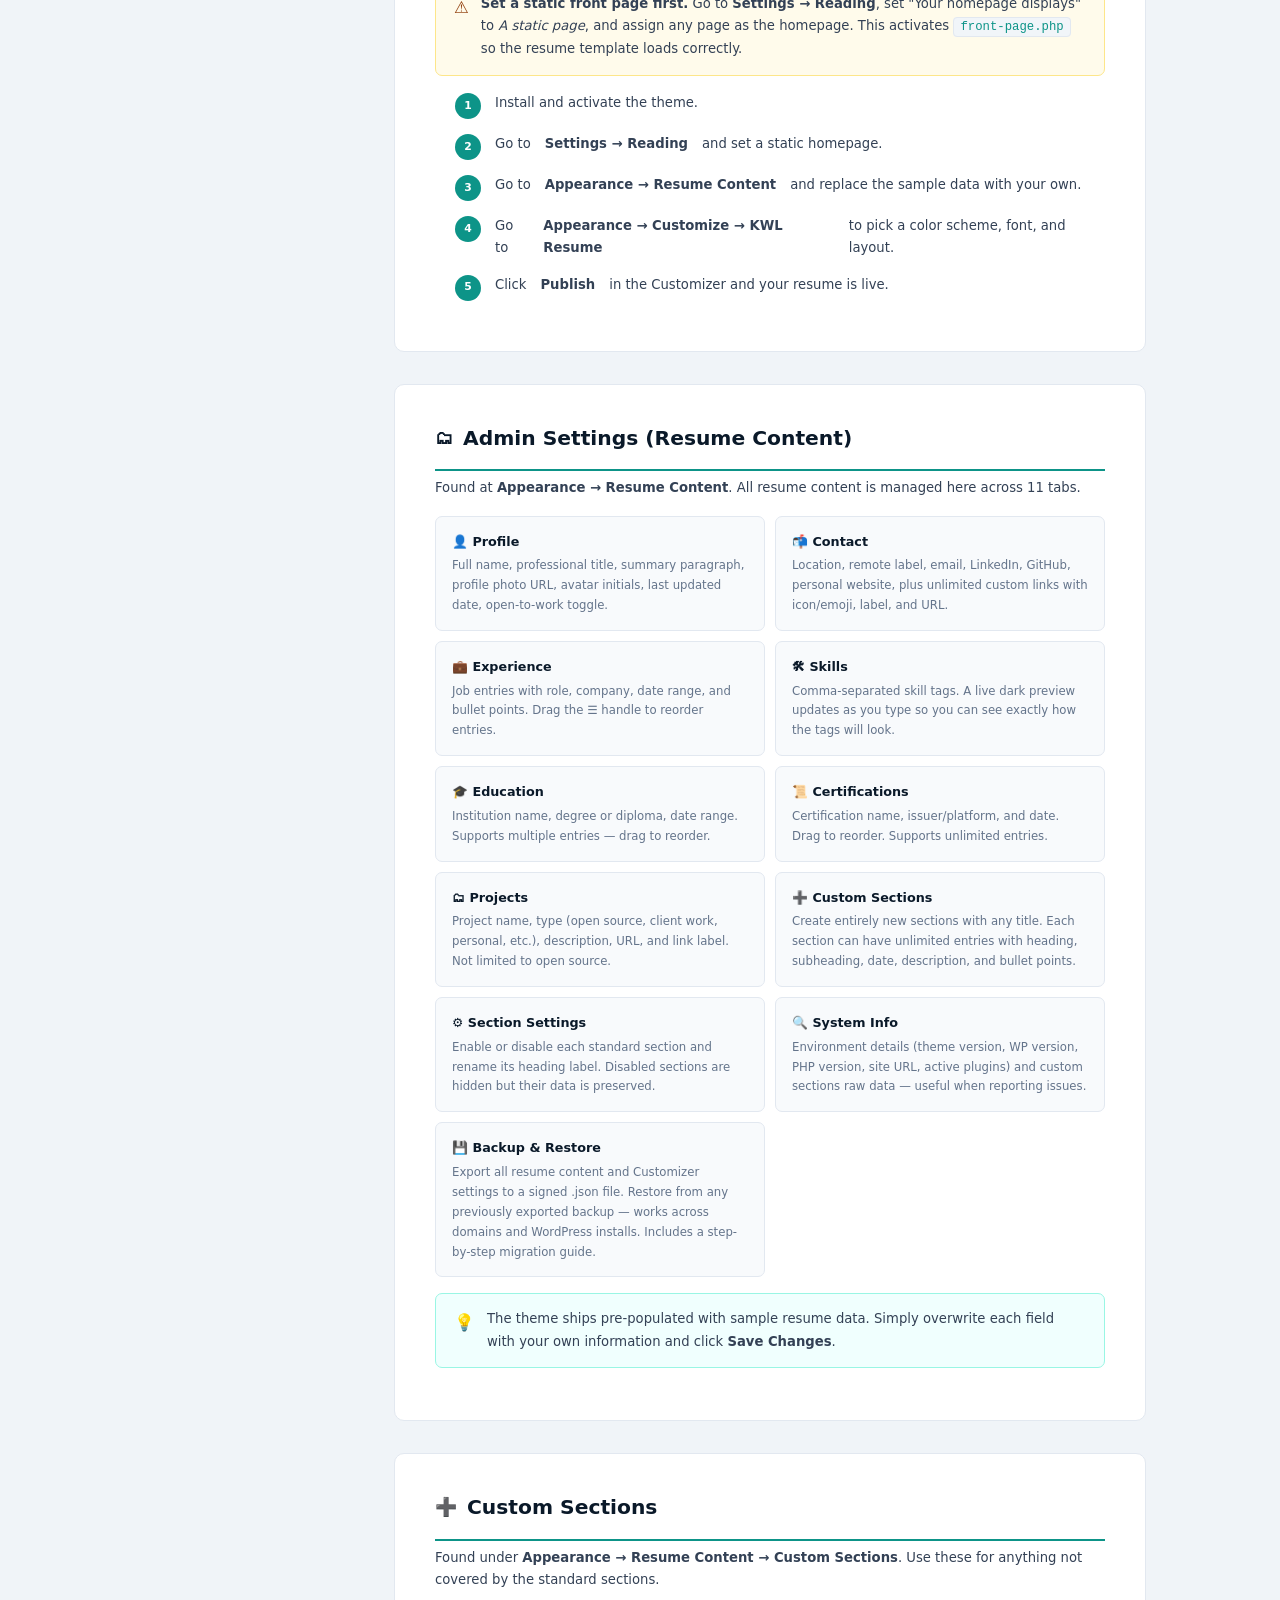
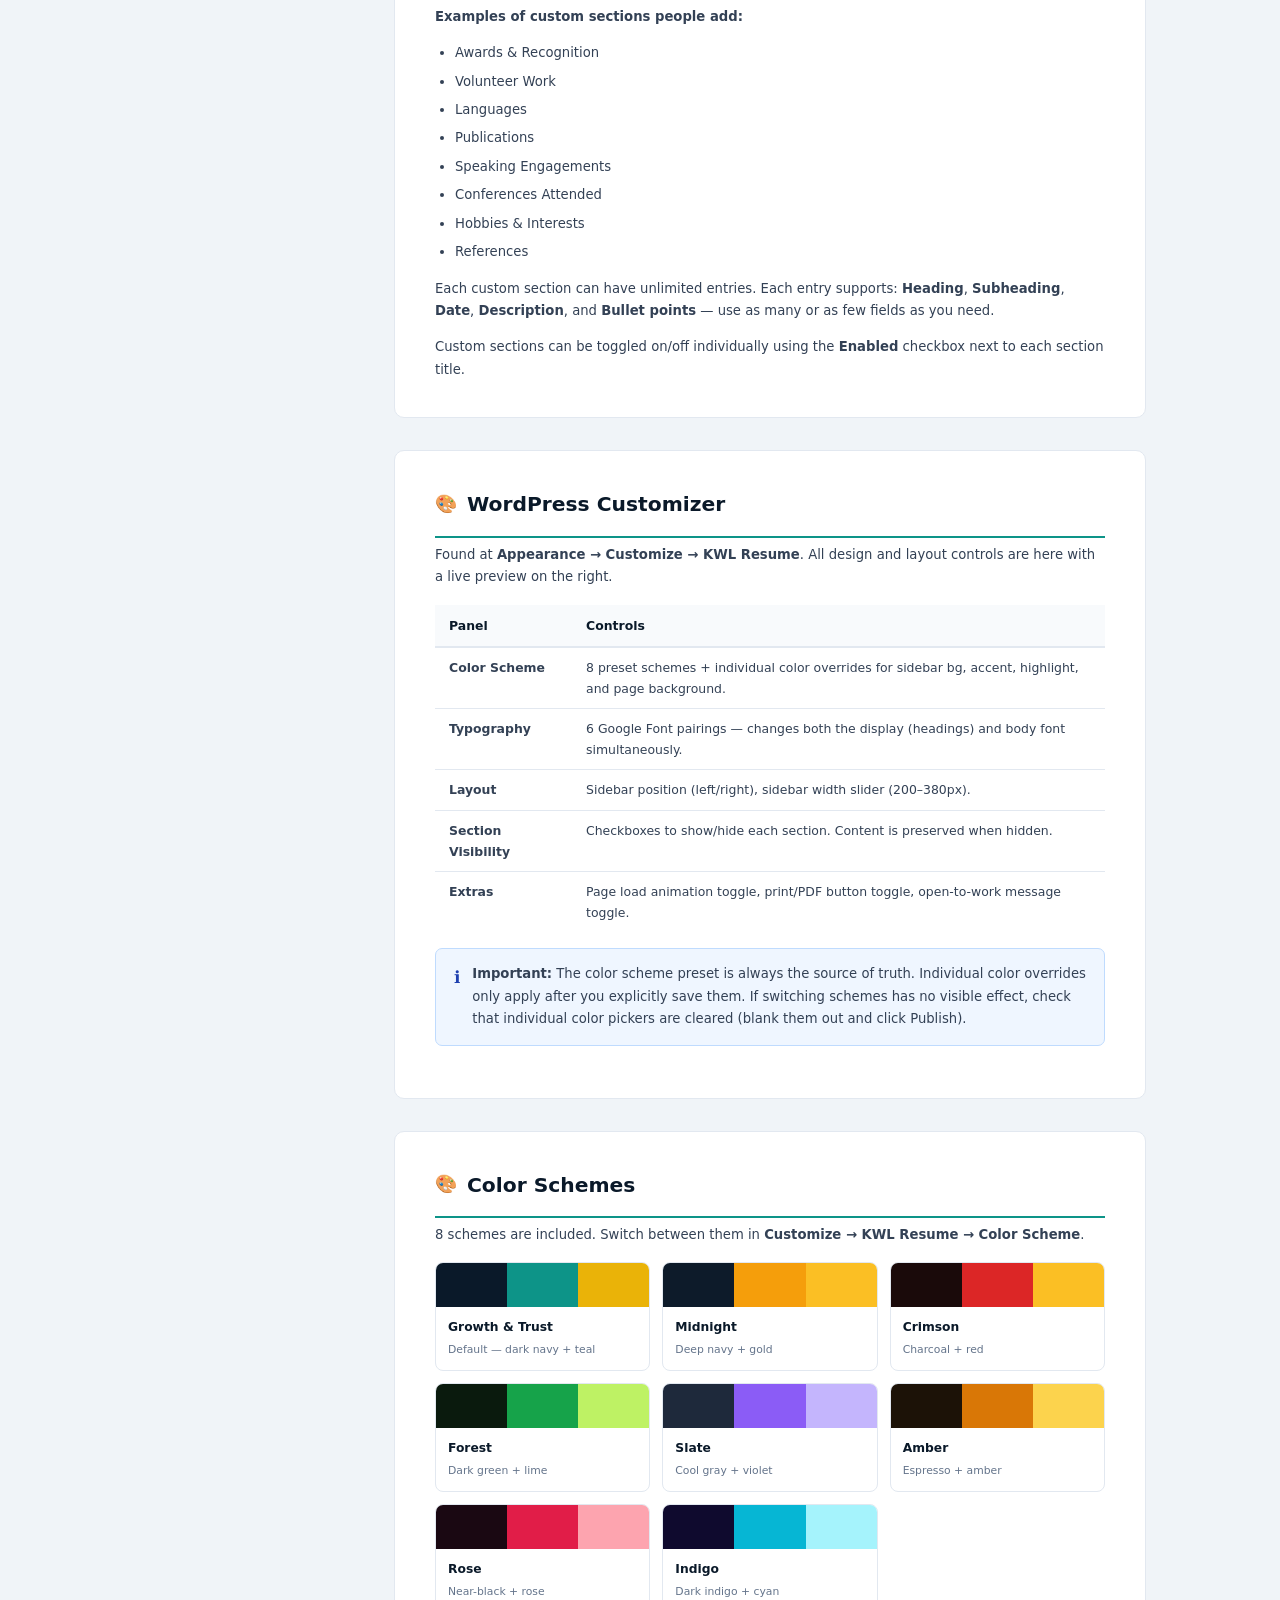
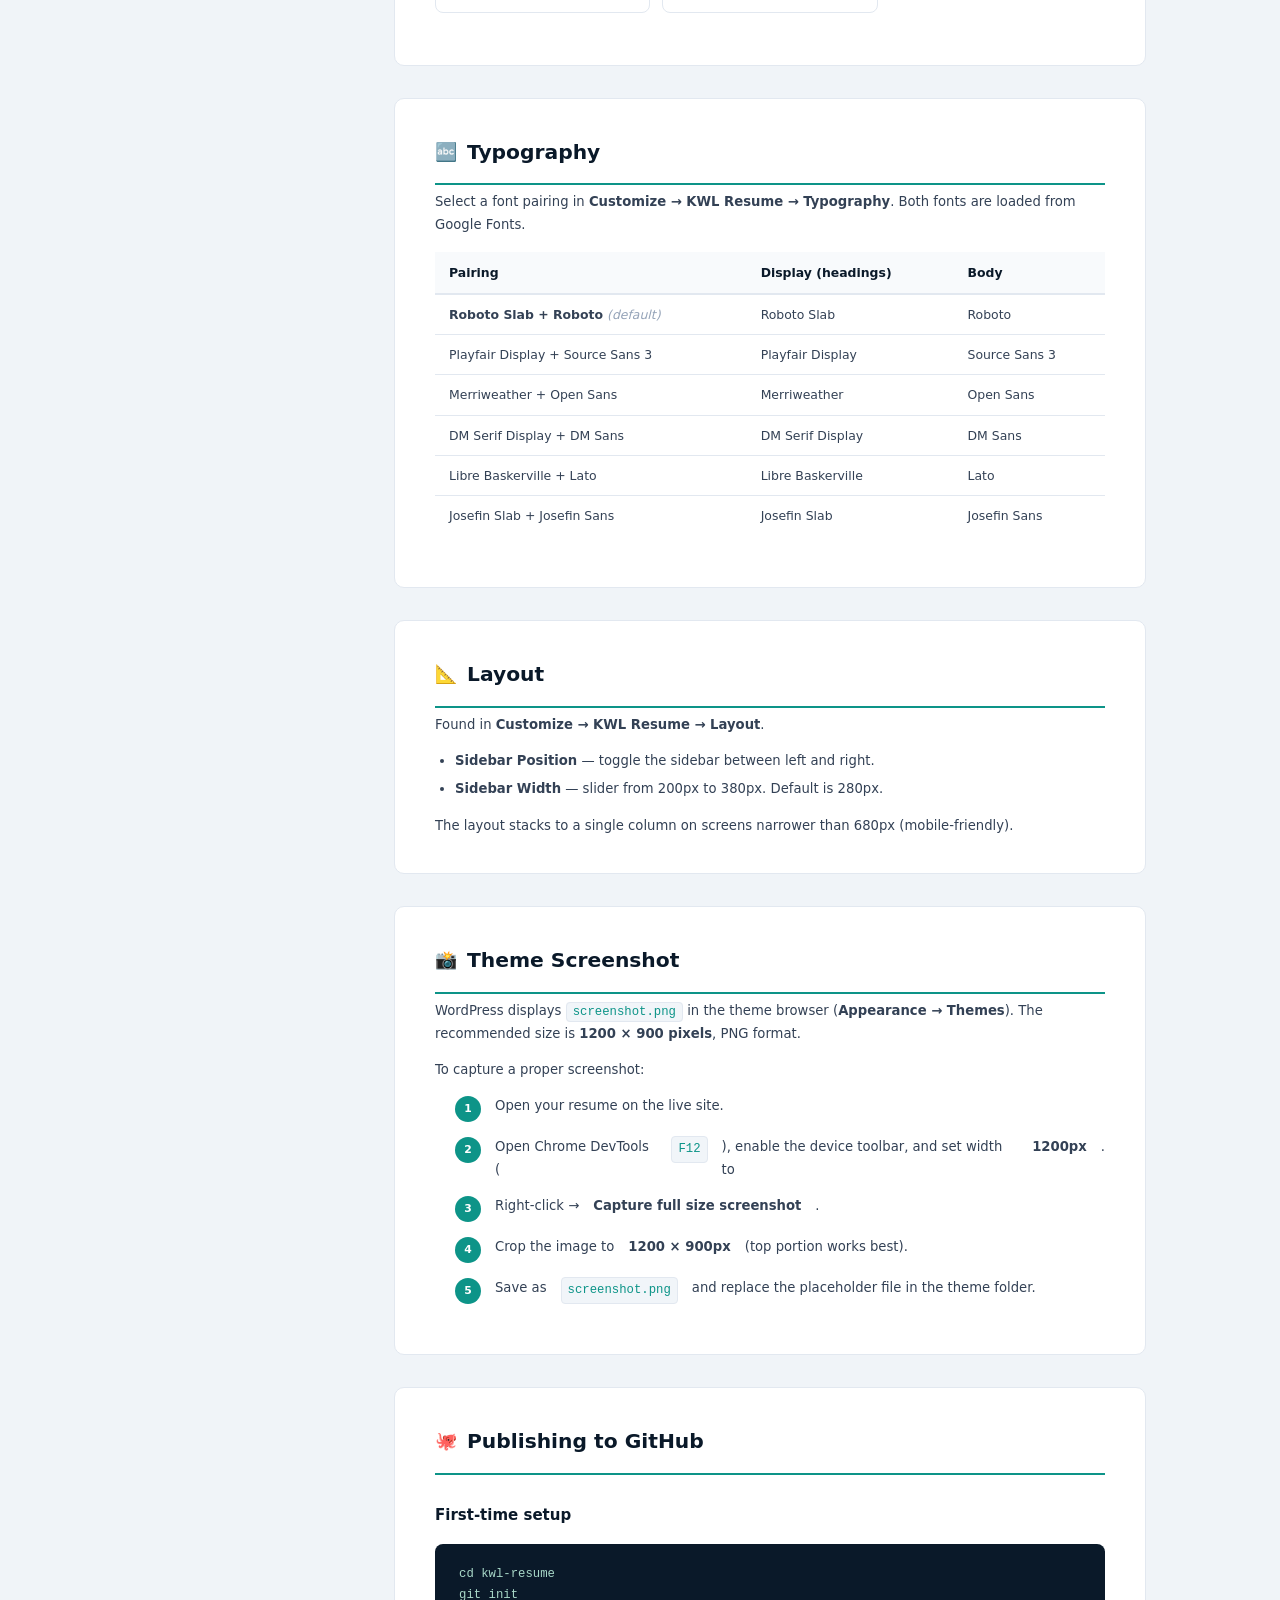
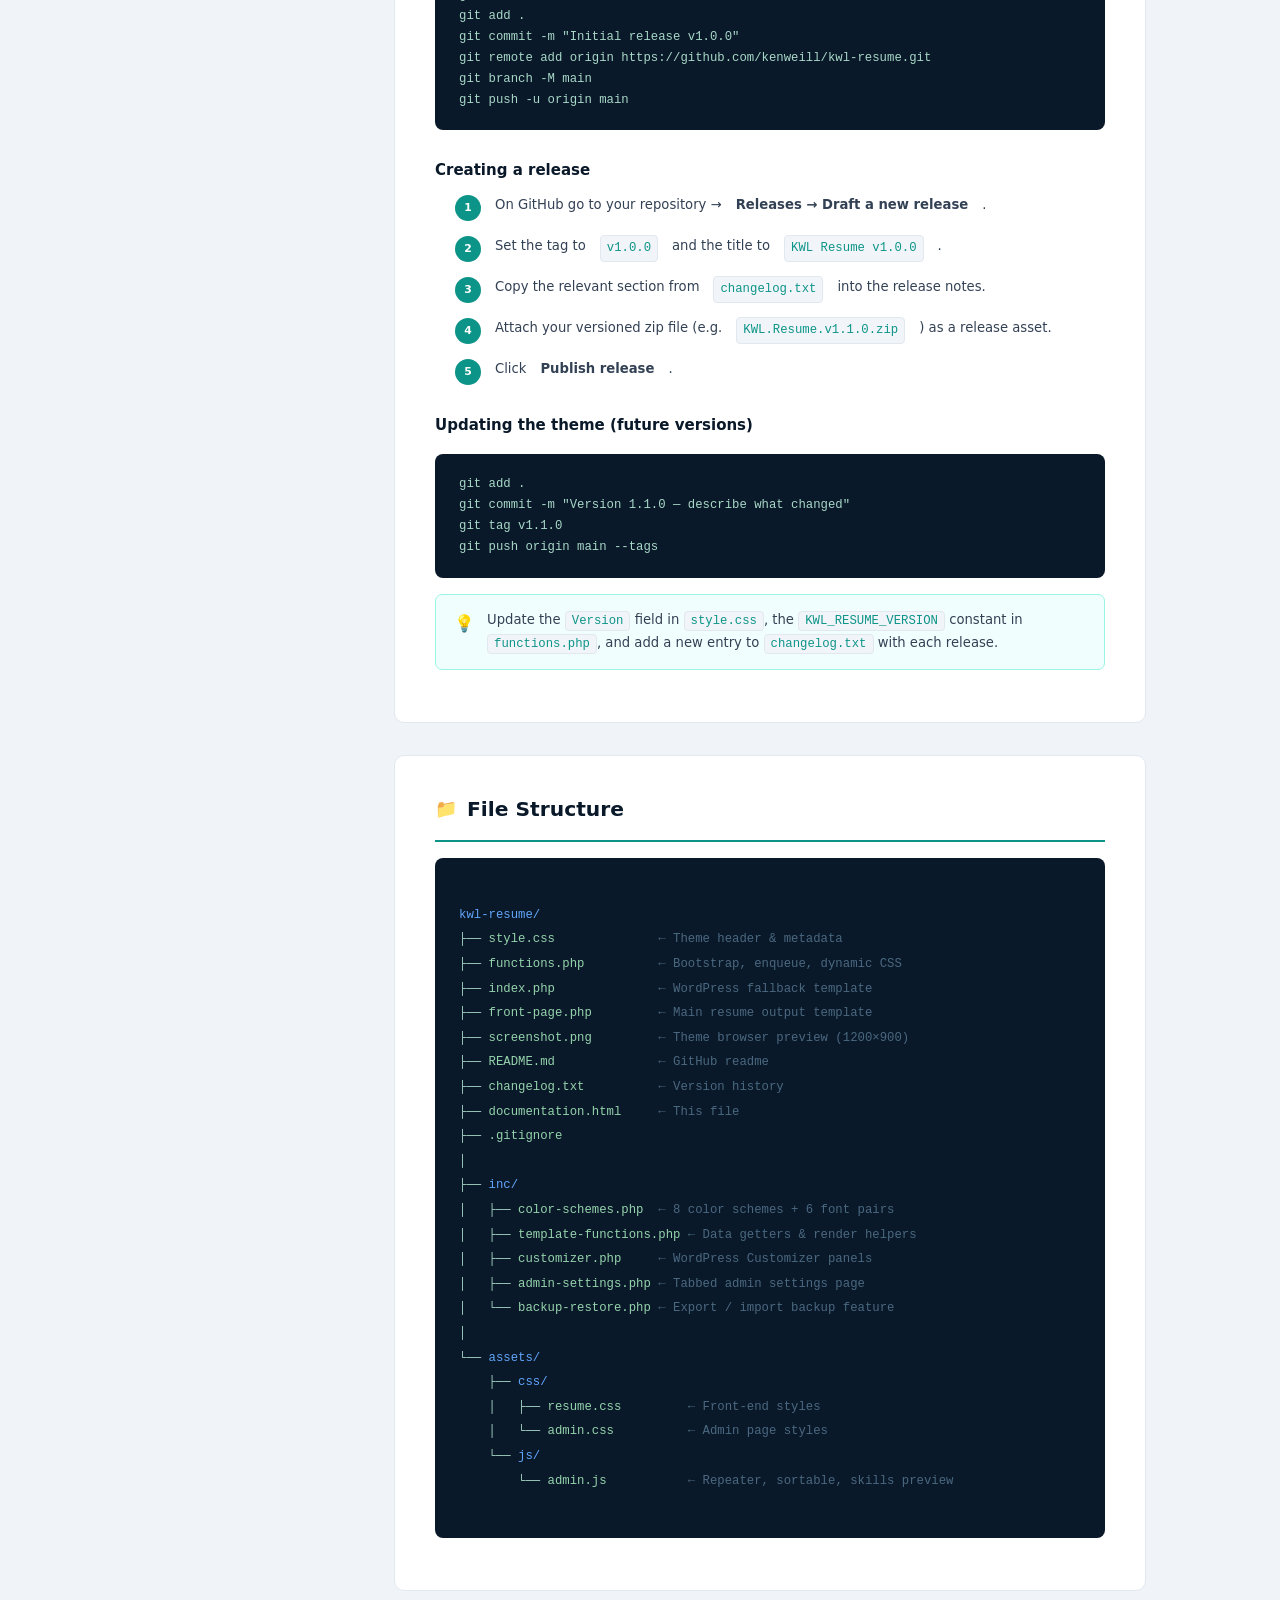
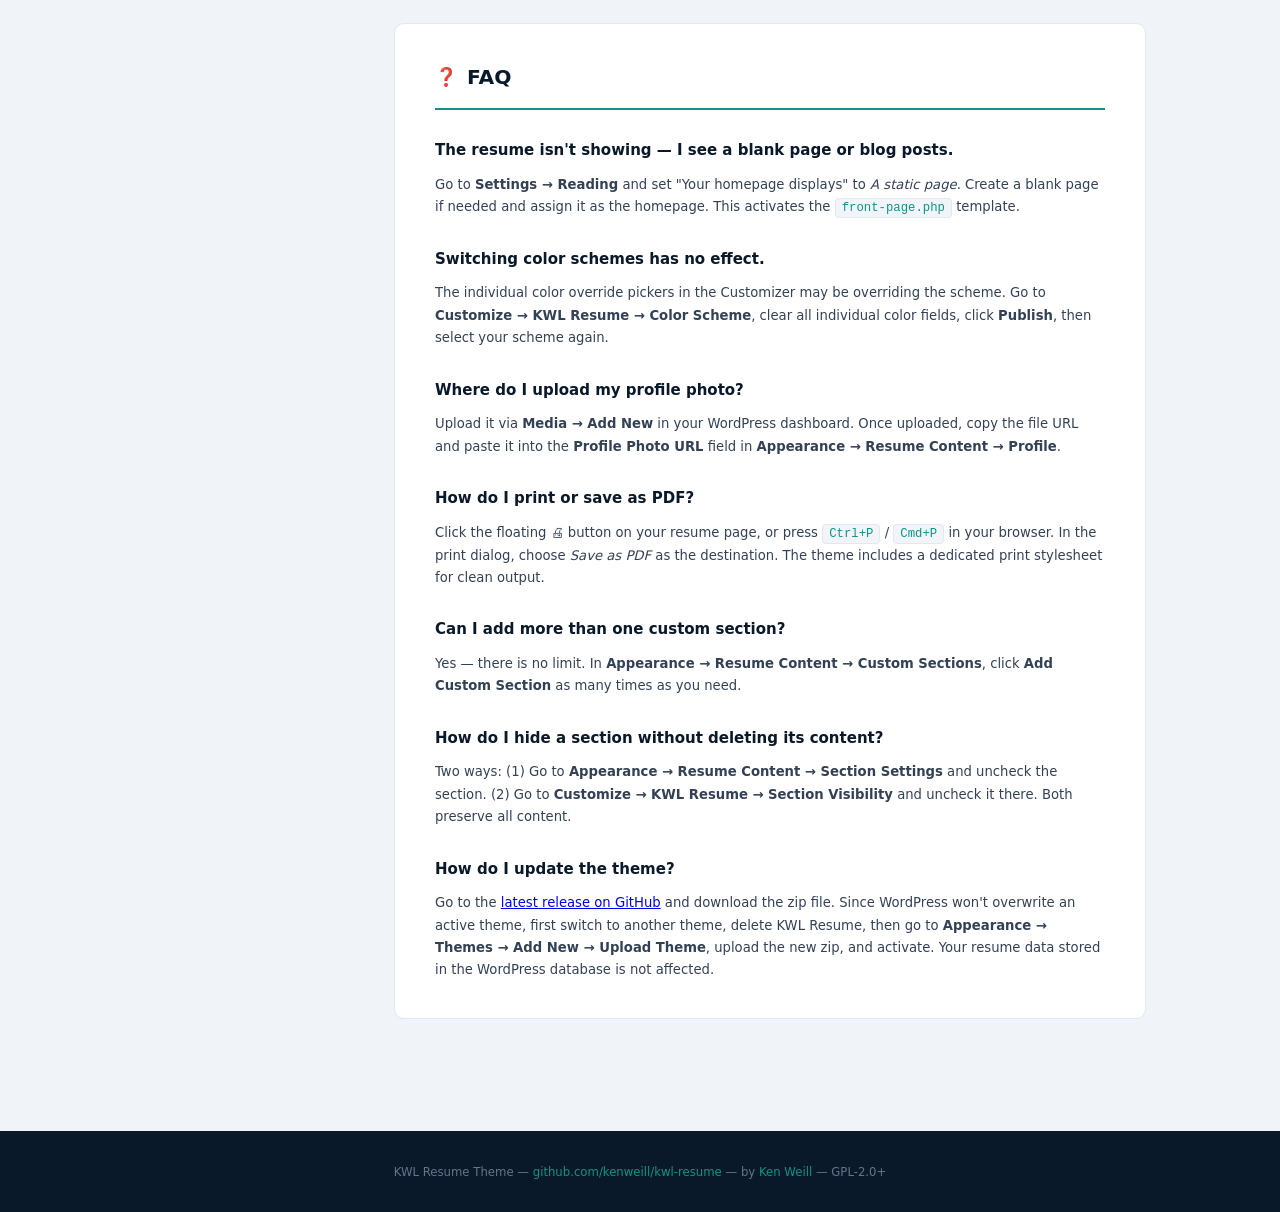
==== commit fcf6aa3d: "Added new feature: Backup/Restore" ====
--- a/documentation.html
+++ b/documentation.html
@@ -700,7 +700,7 @@
         <li><span class="step-num">1</span>On GitHub go to your repository → <strong>Releases → Draft a new release</strong>.</li>
         <li><span class="step-num">2</span>Set the tag to <code>v1.0.0</code> and the title to <code>KWL Resume v1.0.0</code>.</li>
         <li><span class="step-num">3</span>Copy the relevant section from <code>changelog.txt</code> into the release notes.</li>
-        <li><span class="step-num">4</span>Attach your versioned zip file (e.g. <code>KWL.Resume.v1.0.4.zip</code>) as a release asset.</li>
+        <li><span class="step-num">4</span>Attach your versioned zip file (e.g. <code>KWL.Resume.v1.1.0.zip</code>) as a release asset.</li>
         <li><span class="step-num">5</span>Click <strong>Publish release</strong>.</li>
       </ol>
 
